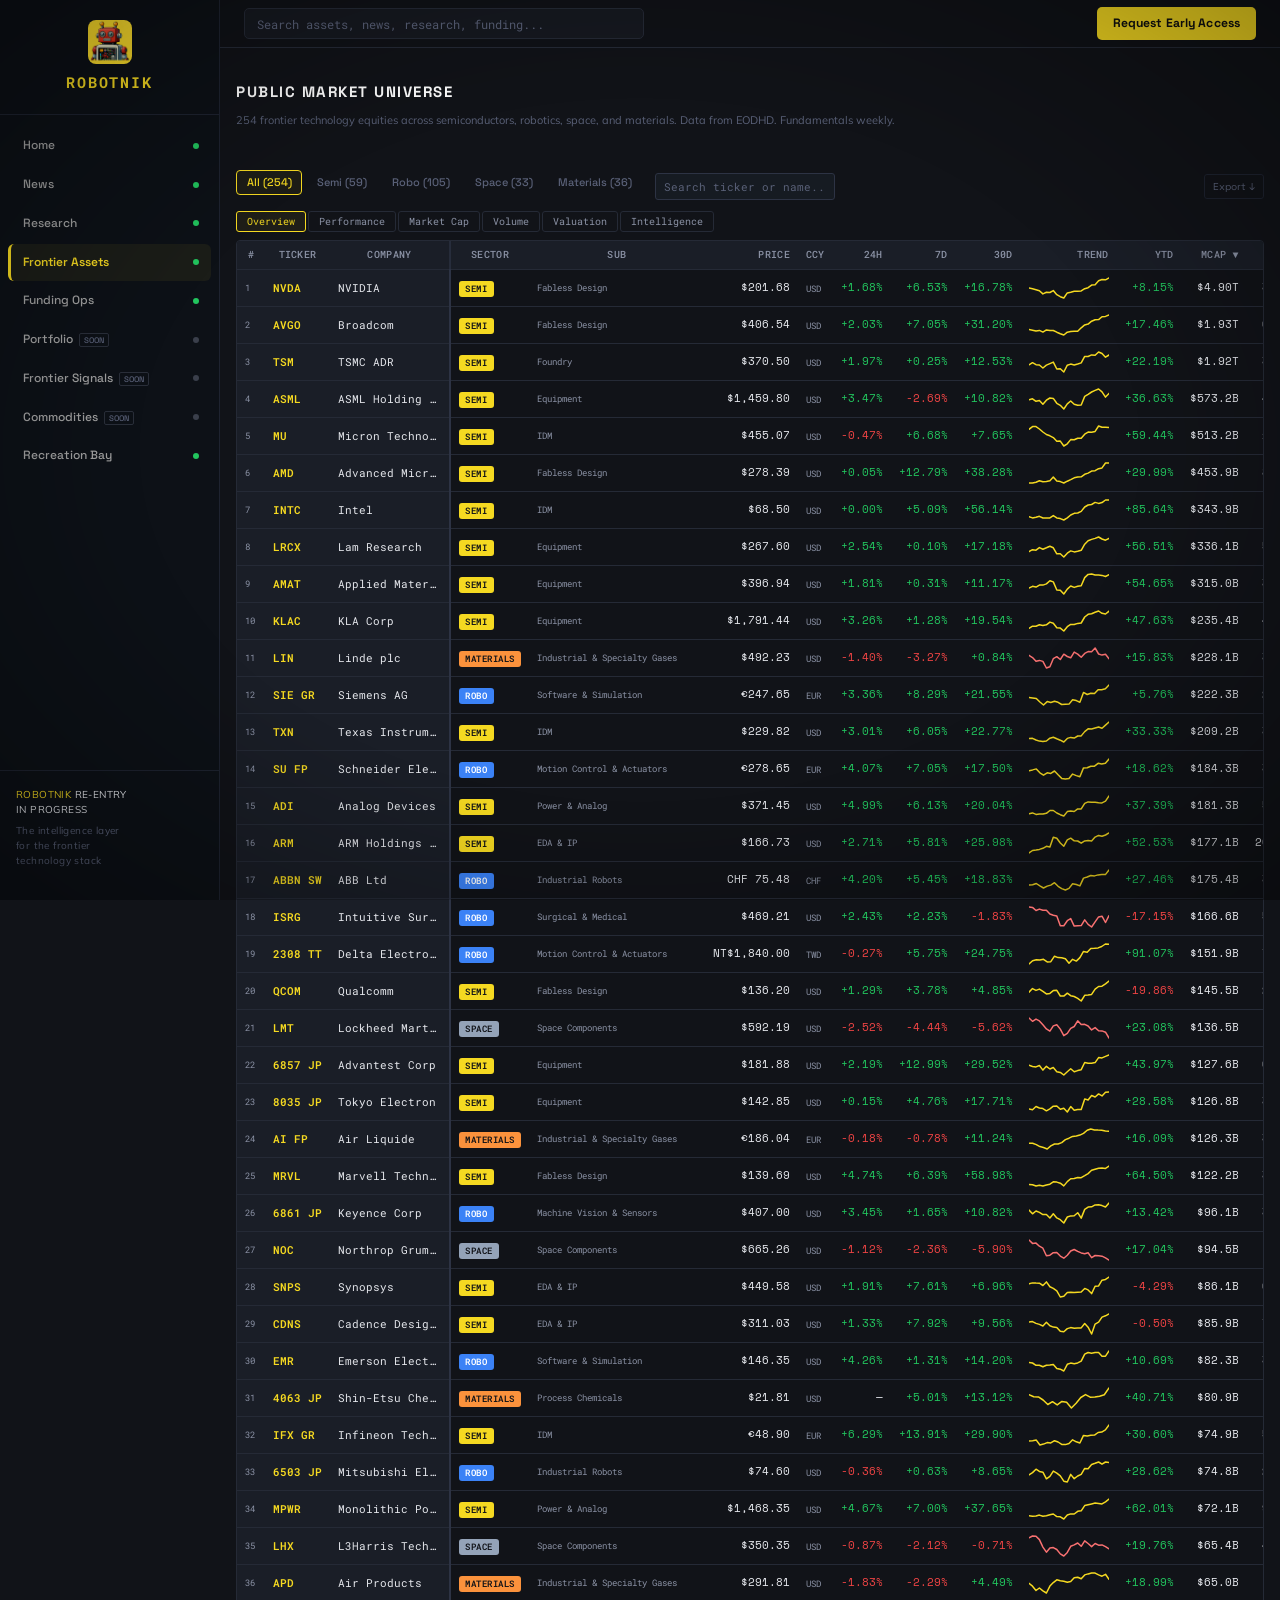
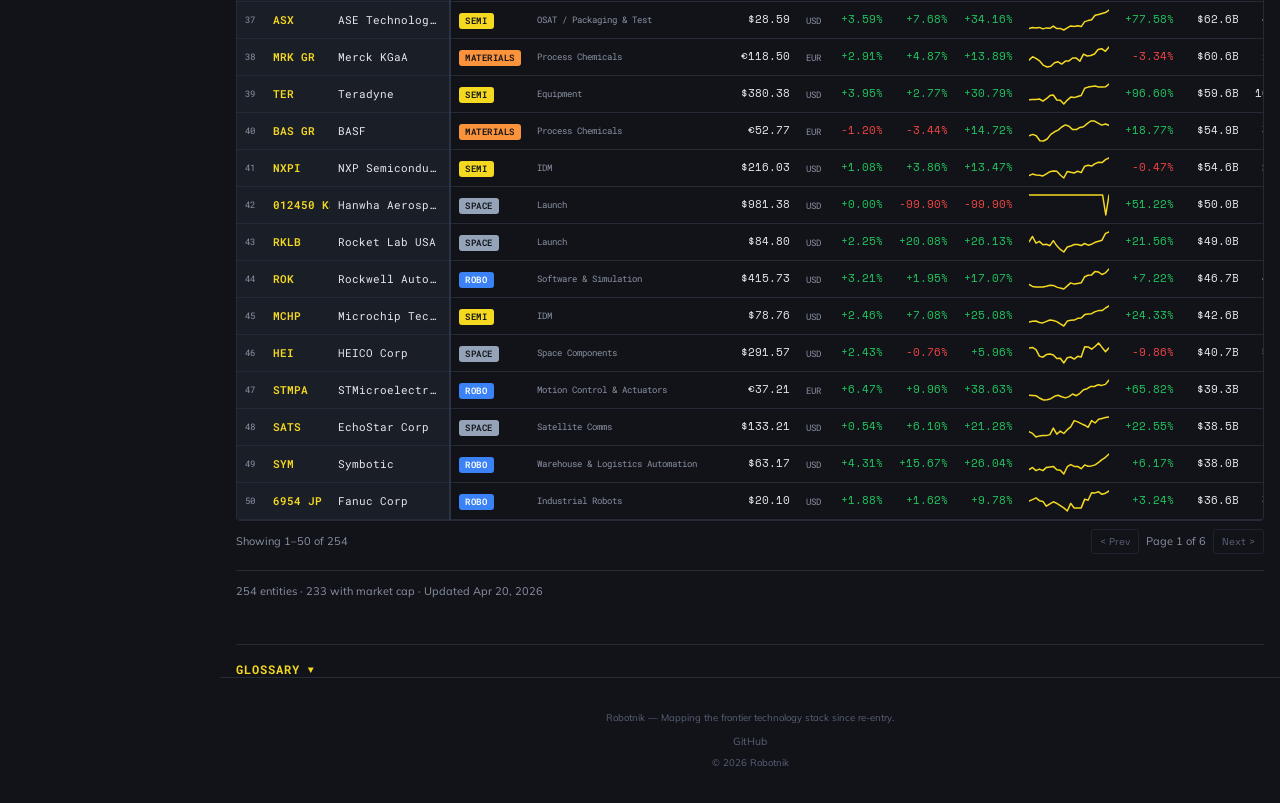
==== assets.html @ b0bee44f "fix(assets): populate value chain attribution for all entities The Intelligence column group's "Valu" ====
<!DOCTYPE html>
<html lang="en">
<head>
<meta charset="UTF-8">
<meta name="viewport" content="width=device-width, initial-scale=1.0">
<title>Frontier Assets Screener — Robotnik</title>
<meta name="description" content="253 public companies across semiconductors, robotics, space, and critical materials. Live prices, fundamentals, performance, and value-chain intelligence.">
<!-- Open Graph -->
<meta property="og:type" content="website">
<meta property="og:url" content="https://robotnik.world/assets.html">
<meta property="og:title" content="Frontier Assets Screener — Robotnik">
<meta property="og:description" content="253 public companies across semiconductors, robotics, space, and critical materials. Live prices, fundamentals, performance, and value-chain intelligence.">
<meta property="og:image" content="https://robotnik.world/og/frontier-assets.png">
<meta property="og:image:width" content="1200">
<meta property="og:image:height" content="630">
<meta property="og:site_name" content="Robotnik">
<!-- Twitter / X Card -->
<meta name="twitter:card" content="summary_large_image">
<meta name="twitter:title" content="Frontier Assets Screener — Robotnik">
<meta name="twitter:description" content="253 public companies across semiconductors, robotics, space, and critical materials. Live prices, fundamentals, performance, and value-chain intelligence.">
<meta name="twitter:image" content="https://robotnik.world/og/frontier-assets.png">
<link rel="icon" href="/favicon.ico" sizes="any">
<link rel="icon" href="/favicon.svg" type="image/svg+xml">
<link rel="apple-touch-icon" href="/apple-touch-icon.png">
<link rel="manifest" href="/site.webmanifest">
<meta name="theme-color" content="#F5D921">
<link rel="canonical" href="https://robotnik.world/assets.html">
<link rel="preconnect" href="https://fonts.googleapis.com"><link rel="preconnect" href="https://fonts.gstatic.com" crossorigin><link href="https://fonts.googleapis.com/css2?family=Mulish:wght@300;400;500;600;700&family=Roboto+Mono:wght@300;400;500;700&family=Space+Grotesk:wght@400;500;600;700&family=Space+Mono:wght@400;700&display=swap" rel="stylesheet">
<link rel="stylesheet" href="css/style.css?v=20260420b"><link rel="stylesheet" href="css/typography.css?v=20260420b">
<style>
  /* Full-width layout override — no sidebar on assets page */
  .assets-full { max-width: 100%; padding: 0 1rem; }
  /* Dataset metadata caption under the table (count · coverage · last updated) */
  .table-caption { font-size:11px; color:var(--text-dim); padding:0.75rem 0; border-top:1px solid var(--border); margin-top:0.5rem; }

  /* Column group tabs */
  .col-group-tabs { display:flex; gap:2px; margin-bottom:0.5rem; }
  .col-group-tab { background:transparent; border:1px solid var(--border); color:var(--text-dim); font-family:var(--font);
    font-size:10px; padding:3px 10px; border-radius:3px; cursor:pointer; transition:all 0.15s; }
  .col-group-tab:hover { border-color:var(--text-dim); color:var(--text); }
  .col-group-tab.active { border-color:var(--yellow); color:var(--yellow); background:rgba(245,217,33,0.06); }

  /* Frozen-column table container */
  .assets-table-wrap { position:relative; overflow:hidden; border:1px solid var(--border); border-radius:4px; }
  .assets-table-scroll { overflow-x:auto; margin-left:0; }
  .assets-table { width:max-content; min-width:100%; border-collapse:collapse; font-size:11px; }
  .assets-table th, .assets-table td { padding:6px 8px; white-space:nowrap; border-bottom:1px solid var(--border); font-family:var(--font); }
  .assets-table th { position:sticky; top:0; background:var(--bg-card); color:var(--text-dim); font-size:10px; font-weight:500;
    text-transform:uppercase; letter-spacing:0.3px; cursor:pointer; user-select:none; z-index:2; }
  .assets-table th:hover { color:var(--text); }
  .assets-table td { color:var(--text); }
  .assets-table tr:hover td { background:var(--bg-hover); }
  .assets-table .r { text-align:right; }
  .assets-table .ticker-cell { font-weight:600; color:var(--yellow); }
  .assets-table .dim { color:var(--text-dim); font-size:9px; }
  .assets-table .v-green { color:var(--green); }
  .assets-table .v-red { color:var(--red); }

  /* Frozen first 3 columns (#, Ticker, Company) */
  .assets-table th.frozen, .assets-table td.frozen { position:sticky; background:var(--bg-card); z-index:1; }
  .assets-table tr:hover td.frozen { background:var(--bg-hover); }
  .assets-table .f0 { left:0; min-width:28px; max-width:28px; }
  .assets-table .f1 { left:28px; min-width:65px; max-width:65px; }
  .assets-table .f2 { left:93px; min-width:120px; max-width:120px; border-right:2px solid var(--border-light); }
  /* Shadow on frozen edge */
  .assets-table .f2::after { content:''; position:absolute; top:0; right:-6px; bottom:0; width:6px;
    background:linear-gradient(to right, rgba(0,0,0,0.15), transparent); pointer-events:none; }

  /* Sparkline */
  .spark { display:inline-block; vertical-align:middle; }
  .spark svg { display:block; }
  /* Glossary */
  .glossary-section { margin-top:2rem; border-top:1px solid var(--border); padding-top:1rem; }
  .glossary-toggle {
    background:none; border:none; color:var(--yellow); font-family:var(--font); font-size:12px;
    font-weight:700; letter-spacing:0.08em; cursor:pointer; padding:0; display:flex; align-items:center; gap:0.5rem;
  }
  .glossary-toggle:hover { opacity:0.8; }
  .glossary-arrow { font-size:10px; transition:transform 0.3s; }
  .glossary-section.expanded .glossary-arrow { transform:rotate(180deg); }
  .glossary-content {
    max-height:0; overflow:hidden; transition:max-height 0.4s ease;
    padding:0 0.5rem;
  }
  .glossary-section.expanded .glossary-content { max-height:8000px; }
  .glossary-content h3 {
    color:var(--yellow); font-family:var(--font); font-size:11px; font-weight:700;
    letter-spacing:0.08em; margin:1.5rem 0 0.75rem; padding-bottom:0.3rem; border-bottom:1px solid var(--border);
  }
  .glossary-content h3:first-child { margin-top:1rem; }
  .glossary-content h4 {
    color:var(--text); font-family:var(--font); font-size:10px; font-weight:600;
    margin:1rem 0 0.5rem;
  }
  .glossary-content dl { margin:0 0 0.5rem 0; padding:0; }
  .glossary-content dt {
    color:var(--text); font-family:var(--font); font-size:10px; font-weight:600;
    margin-top:0.6rem;
  }
  .glossary-content dd {
    color:var(--text-dim); font-family:var(--font); font-size:10px; line-height:1.6;
    margin:0.15rem 0 0 1rem;
  }
  .glossary-content code {
    font-family:var(--font); font-size:9px; color:var(--yellow); background:rgba(245,217,33,0.06);
    padding:0.1rem 0.3rem; border-radius:2px;
  }
</style>
<!-- GoatCounter analytics (privacy-friendly, no cookies) -->
<script data-goatcounter="https://robotnik.goatcounter.com/count"
        async src="//gc.zgo.at/count.js"></script>
</head>
<body data-page="assets">

<div class="bg-layer"></div>
<div id="nav-container"></div>

<div class="main-content">
<div class="assets-full">

  <!-- Header -->
  <div class="page-header">
    <div class="page-title">Public Market Universe</div>
    <div class="page-subtitle" id="assets-desc">Frontier technology equities across semiconductors, robotics, space, and materials. Data from EODHD. Fundamentals weekly.</div>
  </div>

  <!-- Filters row -->
  <div style="display:flex;align-items:center;gap:0.75rem;flex-wrap:wrap;margin-bottom:0.5rem;">
    <div class="market-tabs" id="asset-tabs">
      <button class="market-tab active" data-sector="all" onclick="filterAssets(this)">All</button>
      <button class="market-tab" data-sector="semi" onclick="filterAssets(this)">Semi</button>
      <button class="market-tab" data-sector="robo" onclick="filterAssets(this)">Robotics</button>
      <button class="market-tab" data-sector="space" onclick="filterAssets(this)">Space</button>
      <button class="market-tab" data-sector="materials" onclick="filterAssets(this)">Materials</button>
    </div>
    <input type="text" id="asset-search" class="compare-search-input" placeholder="Search ticker or name..." oninput="renderAssetsTable()" style="width:180px;" />
    <button class="chart-range-btn" onclick="exportAssetsCSV()" style="margin-left:auto;" title="Download current view as CSV">Export &#8595;</button>
  </div>

  <!-- Column group tabs -->
  <div class="col-group-tabs" id="col-group-tabs">
    <button class="col-group-tab active" data-group="overview" onclick="setColGroup(this)">Overview</button>
    <button class="col-group-tab" data-group="performance" onclick="setColGroup(this)">Performance</button>
    <button class="col-group-tab" data-group="mcap" onclick="setColGroup(this)">Market Cap</button>
    <button class="col-group-tab" data-group="volume" onclick="setColGroup(this)">Volume</button>
    <button class="col-group-tab" data-group="valuation" onclick="setColGroup(this)">Valuation</button>
    <button class="col-group-tab" data-group="intelligence" onclick="setColGroup(this)">Intelligence</button>
  </div>

  <!-- Table -->
  <div class="assets-table-wrap">
    <div class="assets-table-scroll">
      <table class="assets-table">
        <thead id="assets-thead"></thead>
        <tbody id="assets-tbody"></tbody>
      </table>
    </div>
  </div>

  <!-- Pagination -->
  <div style="padding:0.5rem 0;display:flex;align-items:center;justify-content:space-between;font-size:11px;color:var(--text-dim);">
    <span id="assets-showing">Showing 0</span>
    <div>
      <button class="chart-range-btn" id="assets-prev" onclick="assetsPage(-1)" style="margin-right:4px;">&lt; Prev</button>
      <span id="assets-page-info">Page 1</span>
      <button class="chart-range-btn" id="assets-next" onclick="assetsPage(1)" style="margin-left:4px;">Next &gt;</button>
    </div>
  </div>

  <!-- Data summary caption (under table) -->
  <div id="assets-summary" class="table-caption"></div>

  <!-- Glossary -->
  <div class="glossary-section" id="glossary">
    <button class="glossary-toggle" onclick="this.parentElement.classList.toggle('expanded')">
      GLOSSARY <span class="glossary-arrow">&#9660;</span>
    </button>
    <div class="glossary-content">

      <h3>SECTORS &amp; SUBSECTORS</h3>

      <h4>Semiconductors</h4>
      <dl>
        <dt>Fabless Design</dt>
        <dd>Companies that design chips but outsource manufacturing to foundries. Examples: <code>NVDA</code>, <code>AMD</code>, <code>AVGO</code>, <code>QCOM</code>.</dd>
        <dt>Foundry</dt>
        <dd>Companies that manufacture chips designed by others. <code>TSM</code> (TSMC) manufactures over 90% of the world's leading-edge chips.</dd>
        <dt>IDM (Integrated Device Manufacturer)</dt>
        <dd>Companies that both design and manufacture their own chips. Examples: <code>INTC</code> (Intel), <code>MU</code> (Micron).</dd>
        <dt>Equipment</dt>
        <dd>Companies that build the machines used to manufacture chips. <code>ASML</code> (lithography), <code>AMAT</code> (deposition), <code>LRCX</code> (etch), <code>KLAC</code> (inspection).</dd>
        <dt>OSAT &amp; Packaging</dt>
        <dd>Companies that package, assemble, and test manufactured chips. Includes advanced packaging technologies like CoWoS.</dd>
        <dt>EDA &amp; IP</dt>
        <dd>Companies that make the software tools used to design chips. Examples: <code>CDNS</code> (Cadence), <code>SNPS</code> (Synopsys).</dd>
        <dt>Power &amp; Analog</dt>
        <dd>Companies specialising in power management and analog semiconductor devices. Examples: <code>TXN</code>, <code>ADI</code>, <code>IFX GR</code> (Infineon).</dd>
      </dl>

      <h4>Robotics</h4>
      <dl>
        <dt>Industrial Robots</dt>
        <dd>Manufacturers of robotic arms and systems for factory automation. The "Big Four": <code>6954 JP</code> (Fanuc), <code>ABBN SW</code> (ABB), Yaskawa, KUKA.</dd>
        <dt>Humanoid &amp; Service</dt>
        <dd>Companies developing humanoid robots or service robots for non-industrial applications. Predominantly private companies (Figure, 1X Technologies, Boston Dynamics).</dd>
        <dt>Surgical &amp; Medical</dt>
        <dd>Robotic systems for surgical procedures. <code>ISRG</code> (Intuitive Surgical) holds approximately 80% market share with da Vinci.</dd>
        <dt>Warehouse &amp; Logistics</dt>
        <dd>Automated systems for warehousing, sorting, and fulfilment operations.</dd>
        <dt>Autonomous Systems &amp; Drones</dt>
        <dd>Self-navigating vehicles, unmanned aerial vehicles, and autonomous flight systems.</dd>
        <dt>Machine Vision &amp; Sensors</dt>
        <dd>Cameras, LiDAR, and sensor systems enabling robot perception. Example: <code>6861 JP</code> (Keyence).</dd>
        <dt>Motion Control &amp; Actuators</dt>
        <dd>Servo drives, motors, and actuators enabling robotic movement. Examples: <code>2308 TT</code> (Delta Electronics), <code>SU FP</code> (Schneider Electric).</dd>
        <dt>Software &amp; Simulation</dt>
        <dd>Platforms for robot programming, digital twins, and factory simulation. Examples: <code>SIE GR</code> (Siemens), <code>ROK</code> (Rockwell), <code>EMR</code> (Emerson).</dd>
      </dl>

      <h4>Space</h4>
      <dl>
        <dt>Launch</dt>
        <dd>Companies providing orbital launch services. Examples: <code>RKLB</code> (Rocket Lab &mdash; Electron, Neutron).</dd>
        <dt>Satellite Comms</dt>
        <dd>Companies operating satellite communication networks. Examples: <code>SATS</code> (EchoStar), <code>ASTS</code> (AST SpaceMobile).</dd>
        <dt>Earth Observation</dt>
        <dd>Companies operating satellite constellations for imaging Earth's surface. Examples: <code>PL</code> (Planet Labs), <code>SATL</code> (Satellogic).</dd>
        <dt>Space Components</dt>
        <dd>Manufacturers of precision components for satellites and launch vehicles. Examples: <code>HEI</code> (HEICO), <code>KRMN</code> (Karman).</dd>
        <dt>Ground Systems &amp; Antennas</dt>
        <dd>Infrastructure for communicating with and controlling satellites from the ground.</dd>
      </dl>

      <h4>Materials &amp; Inputs</h4>
      <dl>
        <dt>Industrial &amp; Specialty Gases</dt>
        <dd>Gases used in semiconductor fabrication (nitrogen, argon, neon for EUV) and rocket propulsion. Oligopoly: <code>LIN</code> (Linde), <code>AI FP</code> (Air Liquide), <code>APD</code> (Air Products).</dd>
        <dt>Process Chemicals</dt>
        <dd>Photoresists, CMP slurries, and deposition precursors for chip manufacturing. Example: <code>MRK GR</code> (Merck KGaA).</dd>
        <dt>Packaging &amp; Substrates</dt>
        <dd>IC substrates and ceramic packages for chip packaging. Examples: <code>3037 TT</code> (Unimicron), <code>6971 JP</code> (Kyocera).</dd>
        <dt>Rare Earths &amp; Critical Minerals</dt>
        <dd>Mining and processing of rare earth elements for permanent magnets (NdFeB) in motors and actuators. China controls ~60% of mining and ~90% of processing. Example: <code>600111 C1</code> (Northern Rare Earth).</dd>
        <dt>Battery Materials</dt>
        <dd>Suppliers of lithium, cobalt, and other materials for batteries in robots, satellites, and EVs. Examples: <code>SQM</code>, <code>ALB</code> (Albemarle).</dd>
      </dl>

      <h3>ROBOTNIK METRICS</h3>
      <dl>
        <dt>Bottleneck Risk</dt>
        <dd><strong style="color:#F87171;">CRITICAL</strong> &mdash; Sole source, no alternative. Disruption halts supply chains. Example: ASML (only EUV supplier).<br>
        <strong style="color:#FB923C;">HIGH</strong> &mdash; Very limited alternatives. Switching takes years. Example: TSMC (90%+ leading-edge chips).<br>
        <strong style="color:#F5D921;">MEDIUM</strong> &mdash; Alternatives exist but switching is costly (12-24 months).<br>
        <strong style="color:#4ADE80;">LOW</strong> &mdash; Competitive market with multiple capable suppliers.</dd>
        <dt>Value-Chain Tier</dt>
        <dd>The entity's position in the supply chain, from upstream materials to downstream system deployers.</dd>
        <dt>Robotnik Composite Index</dt>
        <dd>Market-cap-weighted index tracking frontier technology equities. Base: 1,000 on 31 March 2025. Entity weights capped at 5%.</dd>
        <dt>Sub-Indices</dt>
        <dd>Four sector-specific indices (Semi, Robotics, Space, Materials), each normalised to 1,000 on the base date.</dd>
      </dl>

      <h3>KEY TECHNICAL TERMS</h3>
      <dl>
        <dt>CoWoS</dt>
        <dd>Chip-on-Wafer-on-Substrate. TSMC's advanced packaging integrating multiple dies on one substrate. Primary platform for NVIDIA AI GPUs. Substrate supply has been a binding constraint.</dd>
        <dt>EUV</dt>
        <dd>Extreme Ultraviolet lithography. The most advanced chip patterning technology using 13.5nm wavelength light. ASML is the sole global supplier.</dd>
        <dt>High NA EUV</dt>
        <dd>Next-generation EUV with higher numerical aperture enabling sub-2nm patterning. ASML's EXE:5200 system.</dd>
        <dt>HBM</dt>
        <dd>High Bandwidth Memory. Vertically stacked DRAM connected to processors via a wide interface. Essential for AI GPU performance. Supplied by Micron, Samsung, SK Hynix.</dd>
        <dt>NdFeB</dt>
        <dd>Neodymium-Iron-Boron. The most powerful commercially available permanent magnets, used in servo motors, actuators, and satellite reaction wheels.</dd>
        <dt>HREE</dt>
        <dd>Heavy Rare Earth Elements (dysprosium, terbium). Essential for high-temperature magnets. No commercial processing exists outside China.</dd>
        <dt>GAA</dt>
        <dd>Gate-All-Around. Next-generation transistor architecture replacing FinFET at 2nm and below. Enables higher performance and lower power.</dd>
      </dl>

    </div>
  </div>

</div><!-- assets-full -->

<footer>
  <p style="margin-bottom:0.5rem;">Robotnik &mdash; Mapping the frontier technology stack since re-entry.</p>
  <p style="font-size:0.65rem;"><a href="https://github.com/Robonios/Robotnik" target="_blank" rel="noopener" style="color:#5A6178;text-decoration:none;">GitHub</a></p>
  <p style="font-size:0.6rem;margin-top:0.3rem;">&copy; 2026 Robotnik</p>
</footer>
</div>

<script src="js/nav.js?v=20260420c"></script>
<script src="js/assets.js?v=20260420b"></script>
</body>
</html>
---- css/style.css ----
:root {
    --yellow: #F5D921;
    --yellow-dim: #D4BA0E;
    --yellow-glow: rgba(245, 217, 33, 0.10);
    --yellow-subtle: rgba(245, 217, 33, 0.05);
    --bg: #111318;
    --bg-raised: #161920;
    --bg-card: #1a1e27;
    --bg-hover: #1e222d;
    --border: #252a36;
    --border-light: #2d3344;
    --text: #e6e8ed;
    --text-dim: #8b92a5;
    --text-muted: #5a6178;
    --green: #22c55e;
    --red: #ef4444;
    --blue: #3b82f6;
    --purple: #a78bfa;
    --soviet-red: #CC2936;
    --font: 'Roboto Mono', monospace;
    --fs-page-title: 2.75rem;
    --fs-section: 1.75rem;
    --fs-sub: 1.1rem;
    --fs-body: 0.82rem;
    --fs-table: 0.76rem;
    --fs-label: 0.6rem;
    --fs-micro: 0.52rem;
  }

  * { margin: 0; padding: 0; box-sizing: border-box; }
  html { scroll-behavior: smooth; }

  body {
    font-family: var(--font);
    background: var(--bg);
    color: var(--text);
    line-height: 1.6;
    overflow-x: hidden;
    position: relative;
    animation: pageIn 0.3s ease-out;
  }

  @keyframes pageIn {
    from { opacity: 0; transform: translateY(6px); }
    to { opacity: 1; transform: translateY(0); }
  }

  /* ===== BACKGROUND IMAGE ===== */
  .bg-layer {
    position: fixed;
    inset: 0;
    z-index: 0;
    background-image: url('cosmonaut-bg.png');
    background-size: cover;
    background-position: center;
    opacity: 0.12;
    filter: grayscale(20%);
    pointer-events: none;
  }

  /* ===== CRT VIGNETTE ===== */
  /* NOTE: the companion CRT scan-line overlay (body::after) was removed
     per designer feedback — the repeating-linear-gradient landed visibly
     on top of solid-fill buttons and sector tags as a stripe texture,
     especially on the yellow "Request Early Access" CTA and sector pills
     (SEMI / ROBO / SPACE / MATERIALS). Keeping the vignette for
     atmosphere; the scan lines are gone site-wide. */
  body::before {
    content: '';
    position: fixed;
    inset: 0;
    pointer-events: none;
    z-index: 9999;
    background: radial-gradient(ellipse at center, transparent 55%, rgba(0,0,0,0.35) 100%);
  }

  /* ===== SIDEBAR ===== */
  .sidebar {
    position: fixed;
    top: 0; left: 0; bottom: 0;
    width: 220px;
    background: #0D1117;
    border-right: 1px solid #1E2330;
    z-index: 200;
    display: flex;
    flex-direction: column;
    justify-content: space-between;
    overflow-y: auto;
  }

  .sidebar-top { padding: 1.25rem 0 1rem; }

  .sidebar-logo {
    display: flex;
    flex-direction: column;
    align-items: center;
    gap: 0.4rem;
    text-decoration: none;
    padding: 0 1rem 1.25rem;
    border-bottom: 1px solid #1E2330;
    margin-bottom: 0.75rem;
  }

  .sidebar-logo-img {
    /* Enlarged ~37% (32px → 44px) per UX polish pass. Source asset is
       376x398 so this is still well below native resolution — no
       pixelation. A simplified mascot is planned for Q2; at that point
       we can revisit dimensions and drop the RGBA PNG for an SVG. */
    width: 44px; height: 44px;
    border-radius: 8px;
    object-fit: cover;
  }

  .sidebar-logo-text {
    /* Wordmark scaled up to match the larger mascot (11px → 15px, +36%).
       Typography/weight/letterspacing preserved — only size changes. */
    font-size: 15px;
    font-weight: 700;
    color: var(--yellow);
    letter-spacing: 0.12em;
    font-family: var(--font);
  }

  .sidebar-nav {
    display: flex;
    flex-direction: column;
    gap: 2px;
    padding: 0 0.5rem;
  }

  .nav-item {
    display: flex;
    align-items: center;
    gap: 0.6rem;
    padding: 0.55rem 0.75rem;
    border-radius: 6px;
    font-size: 12px;
    font-weight: 500;
    color: var(--text-dim);
    text-decoration: none;
    transition: all 0.15s;
    border-left: 3px solid transparent;
    position: relative;
  }

  .nav-item:hover { background: rgba(255,255,255,0.04); color: var(--text); }

  .nav-item.active {
    border-left-color: var(--yellow);
    background: rgba(245, 217, 33, 0.06);
    color: #fff;
    font-weight: 600;
  }

  .nav-item.disabled {
    color: #5A6178;
    cursor: pointer;
  }
  .nav-item.disabled:hover { background: rgba(255,255,255,0.02); color: #8B92A5; }

  .nav-icon {
    display: flex;
    align-items: center;
    flex-shrink: 0;
    width: 18px;
    height: 18px;
  }

  .nav-label { white-space: nowrap; }

  .status-dot {
    width: 6px; height: 6px;
    border-radius: 50%;
    margin-left: auto;
    flex-shrink: 0;
  }
  .status-dot.online { background: var(--green); }
  .status-dot.offline { background: #3a3f4b; }

  .sidebar-bottom {
    padding: 1rem;
    border-top: 1px solid #1E2330;
    font-size: 10px;
    color: var(--text-muted);
    line-height: 1.6;
  }
  .sidebar-bottom a { color: var(--text-muted); }
  .sidebar-tagline {
    font-size: 10px;
    line-height: 1.5;
    margin-bottom: 1rem;
    letter-spacing: 0.04em;
  }
  .sidebar-version { margin-bottom: 0.25rem; }

  /* ===== TOP BAR ===== */
  .top-bar {
    position: fixed;
    top: 0;
    left: 220px;
    right: 0;
    height: 48px;
    z-index: 100;
    display: flex;
    align-items: center;
    justify-content: space-between;
    padding: 0 1.5rem;
    background: rgba(17, 19, 24, 0.92);
    backdrop-filter: blur(16px);
    border-bottom: 1px solid var(--border);
  }

  .top-bar-left { flex: 1; max-width: 400px; }

  .top-search {
    width: 100%;
    padding: 0.4rem 0.75rem;
    background: var(--bg-raised);
    border: 1px solid var(--border);
    border-radius: 5px;
    color: var(--text);
    font-family: var(--font);
    font-size: 12px;
    outline: none;
    transition: border-color 0.2s;
  }
  .top-search::placeholder { color: var(--text-muted); }
  /* Focus changes ONLY the border colour. No transform, no padding/margin/
     height/font-size change — the input must stay anchored exactly in place
     when the user clicks it. outline:none is set on the base rule above;
     reset explicitly here too as defence-in-depth against inherited UA
     focus rings. */
  .top-search:focus {
    outline: none;
    box-shadow: none;
    transform: none;
    border-color: var(--yellow);
  }

  /* ===== SEARCH DROPDOWN =====
     Top-bar search results. Scoped under .search-dropdown__ so nothing
     inherits from the page's h1/h2/link/list styles — every rule sets
     its own font, colour, size explicitly. See js/nav.js for the markup
     that produces this tree.

     Specificity note: the global `a:not(...)` rule in typography.css
     colours anchors yellow by default. .search-dropdown__row is excluded
     there AND every colour here is set explicitly, so row text reads
     white regardless of which wins. */
  .search-dropdown {
    position: absolute;
    top: calc(100% + 6px);
    left: 0;
    width: 100%;
    /* 220px sidebar + 20px breathing room — dropdown never bleeds past
       the content area on desktop. */
    max-width: calc(100vw - 240px);
    max-height: 60vh;
    overflow-y: auto;
    background: var(--bg-raised);
    border: 1px solid var(--border);
    border-radius: 8px;
    box-shadow: 0 8px 24px rgba(0,0,0,0.5);
    z-index: 1000;
    /* Reset every inherited text property explicitly so nothing leaks. */
    font-family: var(--font);
    font-size: 13px;
    font-weight: 400;
    color: var(--text);
    line-height: 1.4;
    letter-spacing: 0;
    text-transform: none;
  }

  .search-dropdown__empty,
  .search-dropdown__no-results {
    padding: 10px 14px;
    font-family: var(--font);
    font-size: 11px;
    font-weight: 400;
    color: var(--text-muted);
    line-height: 1.5;
    letter-spacing: 0;
    text-transform: none;
  }

  .search-dropdown__try-label {
    color: #3E4456;  /* dimmer than --text-muted (#5a6178) */
    margin-right: 6px;
  }

  .search-dropdown__try-example {
    color: var(--text-muted);
    text-decoration: none;
    margin-right: 4px;
    cursor: pointer;
    font-family: var(--font);
    font-size: 11px;
  }
  .search-dropdown__try-example:hover {
    color: var(--text);
    text-decoration: underline;
  }
  .search-dropdown__try-example:not(:last-child)::after {
    content: ',';
    color: #3E4456;
    text-decoration: none;
    display: inline-block;
    margin-left: -2px;
  }

  .search-dropdown__category {
    display: flex;
    align-items: baseline;
    gap: 6px;
    padding: 10px 14px 6px;
    font-family: var(--font);
    font-size: 10px;
    font-weight: 600;
    letter-spacing: 0.08em;
    text-transform: uppercase;
    color: var(--text-muted);
    border-bottom: 1px solid var(--border);
    background: transparent;
  }
  .search-dropdown__category:not(:first-child) {
    margin-top: 2px;
    border-top: 1px solid var(--border);
  }
  .search-dropdown__category-count {
    color: #3E4456;
    font-weight: 400;
    letter-spacing: 0.05em;
  }

  .search-dropdown__row {
    display: block;
    padding: 10px 14px;
    text-decoration: none;
    border-left: 2px solid transparent;
    transition: background 0.1s, border-color 0.1s;
    /* Explicit colour + font — belt and suspenders against the global
       a:not(...) yellow-link rule in typography.css. */
    color: var(--text);
    font-family: var(--font);
    font-weight: 400;
  }
  .search-dropdown__row:hover,
  .search-dropdown__row.search-dropdown__row--active {
    background: var(--bg-hover);
    border-left-color: var(--yellow);
    text-decoration: none;
  }
  .search-dropdown__row:hover .search-dropdown__row-primary,
  .search-dropdown__row.search-dropdown__row--active .search-dropdown__row-primary {
    color: var(--text);
  }

  .search-dropdown__row-primary {
    font-family: 'Mulish', 'Roboto Mono', sans-serif;
    font-size: 13px;
    font-weight: 600;
    color: var(--text);
    line-height: 1.3;
    letter-spacing: 0;
    text-transform: none;
    overflow: hidden;
    text-overflow: ellipsis;
    white-space: nowrap;
  }
  .search-dropdown__row-secondary {
    font-family: var(--font);
    font-size: 11px;
    font-weight: 400;
    color: var(--text-muted);
    margin-top: 2px;
    line-height: 1.3;
    letter-spacing: 0;
    text-transform: none;
    overflow: hidden;
    text-overflow: ellipsis;
    white-space: nowrap;
  }

  /* Mobile: full-width minus side gutter (sidebar collapses to 60px). */
  @media (max-width: 768px) {
    .search-dropdown {
      max-width: calc(100vw - 80px);
    }
  }

  .top-bar-right { display: flex; align-items: center; gap: 1rem; }

  /* ===== MAIN CONTENT ===== */
  .main-content {
    margin-left: 220px;
    padding-top: 48px;
    min-height: 100vh;
    position: relative;
    z-index: 1;
  }

  .btn-y {
    background: var(--yellow);
    color: #111 !important;
    padding: 0.4rem 1rem;
    border-radius: 5px;
    font-weight: 700;
    font-size: var(--fs-table);
    transition: all 0.2s;
    border: none;
    cursor: pointer;
    font-family: var(--font);
    text-decoration: none;
    display: inline-block;
    letter-spacing: 0.01em;
  }

  .btn-y:hover {
    background: var(--yellow-dim);
    transform: translateY(-1px);
    box-shadow: 0 4px 16px rgba(245, 217, 33, 0.18);
  }

  .btn-ghost {
    color: var(--text-dim);
    padding: 0.4rem 1rem;
    border: 1px solid var(--border-light);
    border-radius: 5px;
    font-size: var(--fs-table);
    font-weight: 500;
    font-family: var(--font);
    cursor: pointer;
    transition: all 0.2s;
    text-decoration: none;
    background: transparent;
    display: inline-block;
  }

  .btn-ghost:hover { border-color: var(--text-muted); color: var(--text); }

  /* ===== SHARED ANIMATIONS ===== */
  .brand-underline {
    text-decoration: underline;
    text-underline-offset: 4px;
    text-decoration-thickness: 2px;
  }

  .animated-dots::after {
    content: '';
    animation: ellipsis 1.8s steps(1) infinite;
  }

  @keyframes ellipsis {
    0%  { content: ''; }
    15% { content: '.'; }
    35% { content: '..'; }
    55% { content: '...'; }
    85% { content: ''; }
  }

  .v-green { color: var(--green); }
  .v-yellow { color: var(--yellow); }
  .v-red { color: var(--red); }

  /* ===== DASHBOARD LAYOUT ===== */
  .dash-layout {
    display: grid;
    grid-template-columns: 1fr 320px;
    gap: 1rem;
    padding: 1rem;
    max-width: 1400px;
  }

  .dash-main { display: flex; flex-direction: column; gap: 1rem; }
  .dash-sidebar-widgets { display: flex; flex-direction: column; gap: 1rem; }

  .dash-widget {
    background: #161B22;
    border: 1px solid #1E2330;
    border-radius: 6px;
    padding: 0.85rem 1rem;
  }

  .dash-widget-title {
    font-size: 10px;
    font-weight: 700;
    color: var(--text-muted);
    text-transform: uppercase;
    letter-spacing: 0.12em;
    margin-bottom: 0.65rem;
  }

  /* Dashboard header */
  .dash-header {
    display: flex;
    flex-direction: column;
    gap: 0.15rem;
    padding: 0.5rem 0;
  }

  .dash-title {
    font-size: 13px;
    font-weight: 700;
    color: var(--text);
    letter-spacing: 0.06em;
  }

  .dash-subtitle {
    font-size: 11px;
    color: var(--text-muted);
    font-weight: 400;
  }

  /* Index widget */
  .index-hero {
    display: flex;
    align-items: baseline;
    gap: 0.75rem;
    margin-bottom: 0.75rem;
  }

  .index-name {
    font-size: 11px;
    font-weight: 700;
    color: var(--text-muted);
    text-transform: uppercase;
    letter-spacing: 0.1em;
  }

  .index-value {
    font-size: 1.6rem;
    font-weight: 700;
    color: var(--text);
    letter-spacing: -0.02em;
  }

  .index-change {
    font-size: 12px;
    font-weight: 600;
  }

  .index-sparkline {
    height: 40px;
    background: linear-gradient(90deg, rgba(34,197,94,0.05), rgba(34,197,94,0.1));
    border-radius: 4px;
    margin-bottom: 0.75rem;
    display: flex;
    align-items: center;
    justify-content: center;
    color: var(--text-muted);
    font-size: 10px;
  }

  .sub-indices {
    display: grid;
    grid-template-columns: repeat(4, 1fr);
    gap: 0.5rem;
  }
  @media (max-width: 768px) {
    .sub-indices { grid-template-columns: repeat(2, 1fr); }
  }

  .sub-index-card {
    background: var(--bg);
    border: 1px solid #1E2330;
    border-radius: 5px;
    padding: 0.5rem 0.6rem;
  }
  .sub-index-meta {
    font-size: 9px;
    color: var(--text-muted);
    margin-top: 0.2rem;
  }

  .sub-index-name {
    font-size: 9px;
    color: var(--text-muted);
    text-transform: uppercase;
    letter-spacing: 0.08em;
    margin-bottom: 0.25rem;
  }

  .sub-index-val {
    font-size: 13px;
    font-weight: 700;
    color: var(--text);
  }

  .sub-index-chg {
    font-size: 10px;
    font-weight: 600;
    margin-top: 0.1rem;
  }

  /* Chart widget */
  .chart-widget-header {
    display: flex;
    align-items: baseline;
    gap: 0.75rem;
    margin-bottom: 0.5rem;
  }

  .chart-widget-title {
    font-size: 11px;
    font-weight: 700;
    color: var(--yellow);
    text-transform: uppercase;
    letter-spacing: 0.08em;
  }

  .chart-widget-val {
    font-size: 16px;
    font-weight: 700;
    color: var(--text);
  }

  .chart-widget-chg {
    font-size: 11px;
    font-weight: 600;
  }

  .chart-controls {
    display: flex;
    justify-content: space-between;
    align-items: center;
    margin-bottom: 0.5rem;
    gap: 0.5rem;
    flex-wrap: wrap;
  }

  .chart-mode-tabs {
    display: flex;
    gap: 0;
    border: 1px solid var(--border);
    border-radius: 4px;
    overflow: hidden;
    margin-right: 0.5rem;
  }
  .chart-mode-tab {
    background: transparent;
    border: none;
    border-right: 1px solid var(--border);
    color: var(--text-muted);
    font-family: var(--font);
    font-size: 10px;
    padding: 0.3rem 0.6rem;
    cursor: pointer;
    transition: all 0.15s;
  }
  .chart-mode-tab:last-child { border-right: none; }
  .chart-mode-tab:hover { color: var(--text); }
  .chart-mode-tab.active { background: rgba(245,217,33,0.06); color: var(--yellow); }
  .chart-mode-tab.disabled { opacity: 0.35; cursor: not-allowed; pointer-events: auto; position: relative; }
  .chart-mode-tab.disabled:hover::after {
    content: 'Coming soon';
    position: absolute;
    bottom: -26px;
    left: 50%;
    transform: translateX(-50%);
    background: #1A1A2E;
    color: #F5D921;
    font-family: var(--font);
    font-size: 9px;
    padding: 3px 8px;
    border-radius: 3px;
    border: 1px solid #333;
    white-space: nowrap;
    z-index: 10;
    pointer-events: none;
  }

  .chart-range-group, .chart-index-group {
    display: flex;
    gap: 2px;
  }

  .chart-range-btn, .chart-index-btn {
    background: transparent;
    border: 1px solid #1E2330;
    color: var(--text-muted);
    font-family: var(--font);
    font-size: 10px;
    padding: 0.3rem 0.5rem;
    border-radius: 3px;
    cursor: pointer;
    transition: all 0.15s;
  }

  .chart-range-btn:hover, .chart-index-btn:hover {
    color: var(--text);
    border-color: var(--border-light);
  }

  .chart-range-btn.active, .chart-index-btn.active {
    background: var(--yellow-subtle);
    border-color: var(--yellow-dim);
    color: var(--yellow);
  }

  .chart-range-btn.disabled {
    opacity: 0.3;
    cursor: not-allowed;
    pointer-events: none;
  }

  .chart-compare-btn {
    background: transparent;
    border: 1px dashed var(--border-light);
    color: var(--text-muted);
    font-family: var(--font);
    font-size: 10px;
    padding: 0.3rem 0.5rem;
    border-radius: 3px;
    cursor: pointer;
    transition: all 0.15s;
    margin-left: 4px;
  }
  .chart-compare-btn:hover { color: var(--text); border-color: var(--text-muted); }

  .benchmark-quick-btns {
    display: flex;
    align-items: center;
    gap: 4px;
    margin-bottom: 0.25rem;
  }
  .benchmark-btn {
    background: transparent;
    border: 1px solid var(--border-light);
    color: var(--text-dim);
    font-family: var(--font);
    font-size: 10px;
    padding: 2px 8px;
    border-radius: 3px;
    cursor: pointer;
    transition: border-color 0.15s, color 0.15s;
  }
  .benchmark-btn:hover {
    border-color: var(--text-dim);
    color: var(--text);
  }
  .benchmark-btn.active {
    border-color: var(--blue);
    color: var(--blue);
    background: rgba(59, 130, 246, 0.08);
  }
  .compare-search-input {
    background: #161B22;
    border: 1px solid var(--border-light);
    color: var(--text);
    font-family: var(--font);
    font-size: 11px;
    padding: 0.3rem 0.5rem;
    border-radius: 3px;
    width: 200px;
    outline: none;
    text-decoration: none;
    background-image: none;
    box-shadow: none;
    -webkit-appearance: none;
  }
  .compare-search-input::placeholder { color: #5A6178; }
  .compare-search-input:focus { border-color: #F5D921; background: #161B22; }

  .compare-results {
    position: absolute;
    top: 100%;
    left: 0;
    background: var(--bg-card);
    border: none;
    border-radius: 3px;
    z-index: 10;
    max-height: 150px;
    overflow-y: auto;
    width: 250px;
  }
  .compare-results:not(:empty) {
    border: 1px solid var(--border-light);
  }
  .compare-result-item {
    padding: 0.3rem 0.5rem;
    font-size: 11px;
    cursor: pointer;
    font-family: var(--font);
  }
  .compare-result-item:hover { background: rgba(245,217,33,0.08); }

  .compare-pills { display: flex; gap: 6px; padding: 0 0 0.25rem; flex-wrap: wrap; }
  .compare-pill-chip {
    font-family: var(--font);
    font-size: 10px;
    padding: 2px 8px;
    border: 1px solid;
    border-radius: 12px;
    display: inline-flex;
    align-items: center;
  }

  #compare-input-row {
    position: relative;
    display: flex;
    align-items: center;
    gap: 0.5rem;
    z-index: 5;
    background: var(--bg-card);
  }

  #index-chart-container {
    height: 270px;
    width: 100%;
    position: relative;
  }

  /* Hide TradingView watermark from lightweight-charts free tier */
  #index-chart-container a[href*="tradingview"] {
    display: none !important;
  }

  #index-chart-container:has(.chart-placeholder[style*="flex"]) {
    height: 160px;
  }

  .chart-placeholder {
    height: 160px;
    display: flex;
    align-items: center;
    justify-content: center;
    color: var(--text-muted);
    font-size: 11px;
    text-align: center;
    border: 1px dashed #1E2330;
    border-radius: 4px;
  }

  /* Market table */
  .market-tabs {
    display: flex;
    gap: 0.25rem;
    margin-bottom: 0.5rem;
    flex-wrap: wrap;
  }

  .market-tab {
    background: none;
    border: 1px solid transparent;
    color: var(--text-muted);
    font-family: var(--font);
    font-size: 11px;
    font-weight: 500;
    padding: 0.3rem 0.6rem;
    border-radius: 4px;
    cursor: pointer;
    transition: all 0.15s;
  }

  .market-tab:hover { color: var(--text); background: var(--bg-hover); }
  .market-tab.active { color: var(--yellow); border-color: var(--yellow); background: var(--yellow-subtle); }

  .market-search-row {
    margin-bottom: 0.5rem;
  }

  .market-search-input {
    width: 100%;
    padding: 0.4rem 0.6rem;
    background: var(--bg);
    border: 1px solid #1E2330;
    border-radius: 4px;
    color: var(--text);
    font-family: var(--font);
    font-size: 11px;
    outline: none;
  }
  .market-search-input:focus { border-color: var(--yellow); }
  .market-search-input::placeholder { color: var(--text-muted); }

  .market-table {
    width: 100%;
    border-collapse: collapse;
    font-size: 11px;
  }

  .market-table th {
    text-align: left;
    font-size: 9px;
    font-weight: 600;
    color: var(--text-muted);
    text-transform: uppercase;
    letter-spacing: 0.08em;
    padding: 0.4rem 0.5rem;
    border-bottom: 1px solid #1E2330;
    cursor: pointer;
    user-select: none;
  }
  .market-table th:hover { color: var(--text); }
  .market-table th.r { text-align: right; }

  .market-table td {
    padding: 0.4rem 0.5rem;
    border-bottom: 1px solid rgba(30,35,48,0.5);
    color: var(--text-dim);
    vertical-align: middle;
  }
  .market-table td.r { text-align: right; }

  .market-table tr:hover td { background: rgba(255,255,255,0.02); }

  .market-table .ticker {
    font-weight: 700;
    color: var(--text);
    font-size: 11px;
  }

  .market-table .company-name {
    font-size: 10px;
    color: var(--text-muted);
  }

  .sector-tag {
    font-size: 9px;
    font-weight: 600;
    padding: 0.15rem 0.4rem;
    border-radius: 3px;
    text-transform: uppercase;
    letter-spacing: 0.05em;
  }

  .sector-semi { color: #111318; background: #F5D921; }
  .sector-robo { color: #FFFFFF; background: #3B82F6; }
  .sector-space { color: #111318; background: #94A3B8; }
  .sector-cross { color: #111318; background: #22C55E; }
  .sector-materials { color: #111318; background: #FB923C; }
  .sector-token { color: #FFFFFF; background: #A855F7; }

  .view-all-link {
    display: block;
    text-align: center;
    padding: 0.6rem;
    font-size: 11px;
    color: var(--text-muted);
    text-decoration: none;
    border-top: 1px solid #1E2330;
    margin-top: 0.25rem;
  }
  .view-all-link:hover { color: var(--yellow); }

  /* Export button + modal */
  .export-btn {
    background: transparent;
    border: 1px solid var(--border-light);
    color: var(--text-muted);
    font-family: var(--font);
    font-size: 10px;
    padding: 0.3rem 0.6rem;
    border-radius: 3px;
    cursor: pointer;
    transition: all 0.15s;
    white-space: nowrap;
  }
  .export-btn:hover { color: var(--text); border-color: var(--text-muted); }
  .export-modal-overlay {
    position: fixed; inset: 0; z-index: 1000;
    background: rgba(0,0,0,0.6);
    display: flex; align-items: center; justify-content: center;
  }
  .export-modal {
    background: #161B22;
    border: 1px solid #F5D921;
    border-radius: 8px;
    padding: 1.5rem 2rem;
    max-width: 360px;
    font-family: var(--font);
    text-align: center;
  }

  /* Enterprise preview gates */
  .enterprise-preview {
    background: linear-gradient(180deg, rgba(22,27,34,0.95) 0%, rgba(10,10,15,0.98) 100%);
    border: 1px solid var(--border-light);
    border-radius: 6px;
    padding: 2rem 1.5rem;
    text-align: center;
    margin: 1rem 0;
  }
  .enterprise-preview h3 {
    color: var(--yellow);
    font-family: var(--font);
    font-size: 12px;
    letter-spacing: 0.1em;
    margin: 0 0 0.5rem;
  }
  .enterprise-preview > p {
    color: var(--text-dim);
    font-family: var(--font);
    font-size: 10px;
    margin-bottom: 1rem;
  }
  .feature-grid {
    display: grid;
    grid-template-columns: repeat(3, 1fr);
    gap: 0.75rem;
    margin: 1rem 0;
    text-align: left;
  }
  @media (max-width: 768px) { .feature-grid { grid-template-columns: 1fr; } }
  .feature-card {
    background: rgba(255,255,255,0.02);
    border: 1px solid var(--border);
    border-radius: 4px;
    padding: 0.75rem;
  }
  .feature-card .feature-label {
    color: var(--yellow);
    font-family: var(--font);
    font-size: 9px;
    letter-spacing: 0.06em;
    opacity: 0.7;
  }
  .feature-card h4 {
    color: var(--text);
    font-family: var(--font);
    font-size: 11px;
    margin: 0.3rem 0 0.25rem;
  }
  .feature-card p {
    color: var(--text-muted);
    font-family: var(--font);
    font-size: 10px;
    line-height: 1.5;
    margin: 0;
  }
  .cta-enterprise {
    display: inline-block;
    background: var(--yellow);
    color: var(--bg);
    font-family: var(--font);
    font-weight: 700;
    font-size: 10px;
    padding: 0.5rem 1.5rem;
    border: none;
    border-radius: 3px;
    text-decoration: none;
    letter-spacing: 0.06em;
    margin-top: 1rem;
    cursor: pointer;
    transition: opacity 0.15s;
  }
  .cta-enterprise:hover { opacity: 0.85; }

  /* Coming soon page previews */
  .coming-soon-content { max-width: 640px; margin: 0 auto; text-align: center; padding: 2rem 0; }
  .coming-soon-content h2 { color: #FFFFFF; font-size: clamp(1.2rem,2.5vw,1.6rem); font-weight: 700; margin-bottom: 0.5rem; }
  .coming-soon-content .subtitle { color: var(--text-dim); font-size: 11px; margin-bottom: 2rem; }
  .signal-example, .commodity-card {
    background: var(--bg-card);
    border: 1px solid var(--border);
    border-radius: 4px;
    padding: 0.75rem 1rem;
    margin-bottom: 0.5rem;
    text-align: left;
  }
  .signal-badge {
    display: inline-block;
    font-family: var(--font);
    font-size: 8px;
    font-weight: 700;
    letter-spacing: 0.06em;
    padding: 0.15rem 0.4rem;
    border-radius: 2px;
    margin-bottom: 0.3rem;
  }
  .signal-badge.urgent { background: var(--red); color: #fff; }
  .signal-badge.watch { background: var(--yellow); color: var(--bg); }
  .signal-badge.info { background: var(--border-light); color: var(--text-dim); }
  .blurred-preview { filter: blur(4px); user-select: none; opacity: 0.5; }

  /* Market overview widget */
  .overview-row {
    display: flex;
    justify-content: space-between;
    align-items: center;
    padding: 0.35rem 0;
    font-size: 11px;
    border-bottom: 1px solid rgba(30,35,48,0.4);
  }
  .overview-row:last-child { border-bottom: none; }
  .overview-label { color: var(--text-muted); }
  .overview-val { color: var(--text); font-weight: 600; }

  /* News feed widget */
  .news-item {
    padding: 0.5rem 0;
    border-bottom: 1px solid rgba(30,35,48,0.4);
  }
  .news-item:last-child { border-bottom: none; }

  .news-headline {
    font-size: 11px;
    color: var(--text-dim);
    line-height: 1.5;
    margin-bottom: 0.2rem;
  }
  .news-headline-link {
    text-decoration: none;
    color: inherit;
  }
  .news-headline-link:hover .news-headline {
    color: var(--yellow);
  }

  .news-meta {
    font-size: 9px;
    color: var(--text-muted);
  }

  .news-toggle {
    display: flex;
    gap: 0.5rem;
    margin-bottom: 0.5rem;
  }

  .news-toggle-btn {
    background: none;
    border: none;
    font-family: var(--font);
    font-size: 10px;
    font-weight: 600;
    color: var(--text-muted);
    cursor: pointer;
    padding: 0.2rem 0.4rem;
    border-radius: 3px;
  }
  .news-toggle-btn.active { color: var(--yellow); }
  .news-toggle-btn.disabled { opacity: 0.4; cursor: not-allowed; }

  @media (max-width: 1024px) {
    .dash-layout { grid-template-columns: 1fr; }
    .sub-indices { grid-template-columns: repeat(2, 1fr); }
  }

  /* ===== MOBILE: TABLES + TOUCH ===== */
  @media (max-width: 768px) {
    .market-table { min-width: 680px; }
    .dash-widget { overflow-x: auto; -webkit-overflow-scrolling: touch; }
    .market-tabs { flex-wrap: wrap; }
    .market-tab, .intel-filter-btn, .fbtn, .btn-y, .btn-ghost { min-height: 44px; }
    .nav-item { min-height: 44px; }
    .sub-indices { grid-template-columns: 1fr 1fr; }
  }

  /* ===== INTELLIGENCE PAGE ===== */
  .intel-layout {
    display: grid;
    grid-template-columns: 1fr 280px;
    gap: 1rem;
    padding: 0 1rem 1rem 1rem;
    max-width: 1400px;
    align-items: start;
  }
  .intel-layout > .dash-sidebar-widgets {
    position: sticky;
    top: 60px;
  }

  .intel-header {
    margin-bottom: 0.75rem;
  }

  .intel-title {
    font-size: 15px;
    font-weight: 700;
    color: var(--yellow);
    letter-spacing: 0.1em;
    text-transform: uppercase;
  }

  .intel-subtitle {
    font-size: 11px;
    color: var(--text-muted);
    margin-top: 0.2rem;
  }

  .intel-filters {
    display: flex;
    flex-wrap: wrap;
    gap: 0.75rem;
    align-items: center;
    margin-bottom: 1rem;
    padding-bottom: 0.75rem;
    border-bottom: 1px solid #1E2330;
  }

  .intel-filter-group {
    display: flex;
    gap: 0.2rem;
  }

  .intel-filter-group::before {
    content: attr(data-label);
    font-size: 9px;
    color: var(--text-muted);
    text-transform: uppercase;
    letter-spacing: 0.08em;
    align-self: center;
    margin-right: 0.3rem;
  }

  .intel-filter-btn {
    background: none;
    border: 1px solid transparent;
    color: var(--text-muted);
    font-family: var(--font);
    font-size: 10px;
    font-weight: 500;
    padding: 0.25rem 0.5rem;
    border-radius: 3px;
    cursor: pointer;
    transition: all 0.15s;
  }
  .intel-filter-btn:hover { color: var(--text); background: var(--bg-hover); }
  .intel-filter-btn.active { color: var(--yellow); border-color: var(--yellow); background: var(--yellow-subtle); }

  .intel-feed { display: flex; flex-direction: column; gap: 0; }

  .feed-card {
    display: flex;
    gap: 0.75rem;
    padding: 0.7rem 0.75rem;
    border-bottom: 1px solid rgba(30,35,48,0.5);
    transition: background 0.15s;
    text-decoration: none;
  }
  .feed-card:hover { background: rgba(255,255,255,0.02); }

  .feed-icon {
    width: 28px;
    height: 28px;
    border-radius: 4px;
    background: var(--bg-hover);
    display: flex;
    align-items: center;
    justify-content: center;
    font-size: 12px;
    flex-shrink: 0;
    color: var(--text-muted);
  }

  .feed-icon.type-news { color: var(--blue); }
  .feed-icon.type-research { color: var(--purple); }
  .feed-icon.type-report { color: var(--yellow); }
  .feed-icon.type-filing { color: var(--green); }

  .feed-body { flex: 1; min-width: 0; }

  .feed-headline {
    font-size: 12px;
    color: var(--text-dim);
    line-height: 1.5;
    margin-bottom: 0.25rem;
  }

  .feed-meta {
    font-size: 9px;
    color: var(--text-muted);
    display: flex;
    align-items: center;
    gap: 0.5rem;
    flex-wrap: wrap;
  }

  .feed-source { font-weight: 600; }

  .feed-sector {
    font-size: 8px;
    font-weight: 600;
    padding: 0.1rem 0.35rem;
    border-radius: 2px;
    text-transform: uppercase;
    letter-spacing: 0.04em;
  }

  .load-more-btn {
    display: block;
    width: 100%;
    padding: 0.6rem;
    background: none;
    border: 1px solid #1E2330;
    border-radius: 4px;
    color: var(--text-muted);
    font-family: var(--font);
    font-size: 11px;
    cursor: pointer;
    margin-top: 0.75rem;
    transition: all 0.15s;
  }
  .load-more-btn:hover { border-color: var(--yellow); color: var(--yellow); }

  /* Intel sidebar widgets */
  .topic-tag {
    display: flex;
    justify-content: space-between;
    padding: 0.3rem 0;
    font-size: 11px;
    border-bottom: 1px solid rgba(30,35,48,0.4);
  }
  .topic-tag:last-child { border-bottom: none; }
  .topic-name { color: var(--text-dim); }
  .topic-count { color: var(--text-muted); font-size: 10px; }

  .substack-item {
    padding: 0.4rem 0;
    border-bottom: 1px solid rgba(30,35,48,0.4);
  }
  .substack-item:last-child { border-bottom: none; }
  .substack-title {
    font-size: 11px;
    color: var(--text-dim);
    line-height: 1.4;
    margin-bottom: 0.15rem;
  }
  .substack-date { font-size: 9px; color: var(--text-muted); }

  .contributor-row {
    display: flex;
    align-items: center;
    gap: 0.5rem;
    padding: 0.3rem 0;
    font-size: 11px;
    color: var(--text-dim);
  }
  .contributor-dot {
    width: 6px; height: 6px;
    border-radius: 50%;
    background: var(--text-muted);
    flex-shrink: 0;
  }

  @media (max-width: 1024px) {
    .intel-layout { grid-template-columns: 1fr; }
  }

  /* ===== TICKER BAR ===== */
  .ticker-bar {
    background: var(--bg-raised);
    border-top: 1px solid var(--border);
    border-bottom: 1px solid var(--border);
    padding: 0.7rem 0;
    overflow: hidden;
    position: relative;
    z-index: 1;
  }

  .ticker-track {
    display: flex;
    gap: 2.5rem;
    animation: scrl 50s linear infinite;
    width: max-content;
  }

  .ticker-item { display: flex; align-items: center; gap: 0.4rem; font-size: var(--fs-table); white-space: nowrap; }
  .t-name { color: var(--text-dim); }
  .t-price { color: var(--text); }
  .t-chg { font-size: var(--fs-table); padding: 0.08rem 0.3rem; border-radius: 2px; }
  .t-up { color: var(--green); background: rgba(34, 197, 94, 0.08); }
  .t-dn { color: var(--red); background: rgba(239, 68, 68, 0.08); }

  @keyframes scrl {
    0% { transform: translateX(0); }
    100% { transform: translateX(-50%); }
  }

  /* ===== TAB NAV ===== */
  .tab-nav {
    display: flex;
    gap: 0;
    border-bottom: 1px solid var(--border);
    margin-bottom: 2rem;
  }

  .tab-btn {
    font-family: var(--font);
    font-size: var(--fs-table);
    font-weight: 500;
    text-transform: uppercase;
    letter-spacing: 0.08em;
    padding: 0.75rem 1.5rem;
    background: none;
    border: none;
    border-bottom: 2px solid transparent;
    color: var(--text-muted);
    cursor: pointer;
    transition: all 0.2s;
  }

  .tab-btn:hover { color: var(--text-dim); }
  .tab-btn.active { color: var(--yellow); border-bottom-color: var(--yellow); }

  .subtab-nav {
    display: flex;
    gap: 0;
    margin-bottom: 1.25rem;
    border-bottom: 1px solid var(--border);
  }

  .subtab-btn {
    font-family: var(--font);
    font-size: var(--fs-label);
    font-weight: 500;
    text-transform: uppercase;
    letter-spacing: 0.06em;
    padding: 0.55rem 1.1rem;
    background: none;
    border: none;
    border-bottom: 2px solid transparent;
    color: var(--text-muted);
    cursor: pointer;
    transition: all 0.2s;
  }

  .subtab-btn:hover { color: var(--text-dim); }
  .subtab-btn.active { color: var(--yellow); border-bottom-color: var(--yellow); }

  .subtab-content { display: none; }
  .subtab-content.active { display: block; }

  /* ===== MAIN CONTENT AREA ===== */
  .main-section {
    padding: 3.5rem 2rem;
    max-width: 1300px;
    margin: 0 auto;
    position: relative;
    z-index: 1;
  }

  .section-head {
    display: flex;
    justify-content: space-between;
    align-items: flex-end;
    margin-bottom: 0.75rem;
    flex-wrap: wrap;
    gap: 1rem;
  }

  .section-tag {
    font-size: var(--fs-label);
    text-transform: uppercase;
    letter-spacing: 0.14em;
    color: var(--yellow);
    margin-bottom: 0.35rem;
  }

  .section-head h2 {
    font-size: clamp(1.2rem, 2.5vw, 1.75rem);
    font-weight: 700;
    letter-spacing: -0.02em;
  }

  .section-oneliner {
    font-size: var(--fs-table);
    color: var(--text-dim);
    letter-spacing: 0.04em;
    margin: 0;
  }

  .controls {
    display: flex;
    gap: 1rem;
    align-items: center;
    flex-wrap: wrap;
  }

  .filters { display: flex; gap: 0.3rem; }

  .fbtn {
    font-family: var(--font);
    font-size: var(--fs-label);
    text-transform: uppercase;
    letter-spacing: 0.06em;
    padding: 0.35rem 0.65rem;
    border-radius: 4px;
    border: 1px solid var(--border);
    background: transparent;
    color: var(--text-dim);
    cursor: pointer;
    transition: all 0.2s;
  }

  .fbtn:hover { border-color: var(--border-light); color: var(--text); }
  .fbtn.active { background: var(--yellow-subtle); border-color: rgba(245, 217, 33, 0.2); color: var(--yellow); }

  .search-box {
    font-family: var(--font);
    font-size: var(--fs-table);
    padding: 0.35rem 0.65rem;
    border: 1px solid var(--border);
    border-radius: 4px;
    background: var(--bg-card);
    color: var(--text);
    outline: none;
    width: 170px;
    transition: border-color 0.2s;
  }

  .search-box::placeholder { color: var(--text-muted); }
  .search-box:focus { border-color: var(--yellow); }

  /* ===== TABLE ===== */
  .table-wrap {
    overflow-x: auto;
    border: 1px solid var(--border);
    border-radius: 8px;
    background: var(--bg-raised);
  }

  .data-table {
    width: 100%;
    border-collapse: collapse;
    min-width: 780px;
  }

  .data-table th {
    font-size: var(--fs-label);
    text-transform: uppercase;
    letter-spacing: 0.1em;
    color: var(--text-muted);
    padding: 0.7rem 0.85rem;
    text-align: left;
    border-bottom: 1px solid var(--border);
    background: var(--bg-raised);
    position: sticky;
    top: 0;
    z-index: 10;
    cursor: pointer;
    user-select: none;
  }

  .data-table th:hover { color: var(--text-dim); }
  .data-table th.r { text-align: right; }

  .data-table td {
    padding: 0.6rem 0.85rem;
    border-bottom: 1px solid rgba(37, 42, 54, 0.5);
    font-size: var(--fs-table);
    transition: background 0.12s;
    vertical-align: middle;
  }

  .data-table tbody tr:hover td { background: var(--bg-hover); }
  .data-table tbody tr:last-child td { border-bottom: none; }

  .rank { font-size: var(--fs-table); color: var(--text-muted); }

  .co-cell { display: flex; align-items: center; gap: 0.55rem; }

  .co-icon {
    width: 26px; height: 26px;
    border-radius: 5px;
    display: flex;
    align-items: center;
    justify-content: center;
    font-weight: 700;
    font-size: var(--fs-label);
    flex-shrink: 0;
  }

  .co-name { font-weight: 700; font-size: var(--fs-table); display: block; line-height: 1.15; }
  .co-sub { font-size: var(--fs-label); color: var(--text-muted); }

  .tkr { font-size: var(--fs-table); color: var(--text-dim); }

  .prc { font-weight: 700; font-size: var(--fs-table); text-align: right; display: block; }

  .chg {
    font-size: var(--fs-table); font-weight: 500;
    padding: 0.12rem 0.4rem; border-radius: 3px;
    display: inline-block; float: right;
  }

  .chg-up { color: var(--green); background: rgba(34, 197, 94, 0.08); }
  .chg-dn { color: var(--red); background: rgba(239, 68, 68, 0.08); }

  .mcap { text-align: right; display: block; font-size: var(--fs-table); color: var(--text-dim); }

  .stag {
    font-size: var(--fs-micro); text-transform: uppercase;
    letter-spacing: 0.04em; padding: 0.15rem 0.4rem;
    border-radius: 3px; display: inline-block;
  }

  .stag-semi { background: rgba(245, 217, 33, 0.08); color: var(--yellow); }
  .stag-robo { background: rgba(59, 130, 246, 0.08); color: var(--blue); }
  .stag-infra { background: rgba(34, 197, 94, 0.08); color: var(--green); }
  .stag-cross { background: rgba(167, 139, 250, 0.08); color: var(--purple); }
  .stag-token { background: rgba(249, 115, 22, 0.08); color: #f97316; }
  .stag-ai { background: rgba(167, 139, 250, 0.08); color: var(--purple); }
  .stag-supply { background: rgba(249, 115, 22, 0.08); color: #f97316; }
  .stag-filing { background: rgba(59, 130, 246, 0.08); color: var(--blue); }

  .sparkline { width: 60px; height: 22px; }

  .show-more-wrap {
    text-align: center;
    margin-top: 1rem;
  }
  .show-more-btn {
    background: transparent;
    border: 1px solid var(--border);
    color: var(--yellow);
    font-family: var(--font);
    font-size: var(--fs-label);
    padding: 0.5rem 2rem;
    cursor: pointer;
    letter-spacing: 0.06em;
    transition: background 0.2s;
  }
  .show-more-btn:hover {
    background: rgba(245, 217, 33, 0.06);
  }
  .data-note {
    font-size: var(--fs-label);
    color: var(--text-muted);
    text-align: right;
    margin-top: 0.6rem;
    letter-spacing: 0.02em;
  }

  /* ===== FUNDRAISING SPECIFIC ===== */
  .fund-stats {
    display: grid;
    grid-template-columns: repeat(4, 1fr);
    gap: 0.75rem;
    margin-bottom: 2rem;
  }

  .fund-stat {
    background: var(--bg-raised);
    border: 1px solid var(--border);
    border-radius: 8px;
    padding: 1.1rem 1rem;
  }

  .fund-stat .fs-label {
    font-size: var(--fs-micro);
    text-transform: uppercase;
    letter-spacing: 0.1em;
    color: var(--text-muted);
    margin-bottom: 0.3rem;
  }

  .fund-stat .fs-val {
    font-size: var(--fs-sub);
    font-weight: 700;
    color: var(--text);
  }

  .fund-stat .fs-sub {
    font-size: var(--fs-label);
    color: var(--text-muted);
    margin-top: 0.15rem;
  }

  .stage-tag {
    font-size: var(--fs-micro);
    text-transform: uppercase;
    letter-spacing: 0.04em;
    padding: 0.15rem 0.4rem;
    border-radius: 3px;
    display: inline-block;
    font-weight: 500;
  }

  .stage-pre { background: rgba(167, 139, 250, 0.1); color: var(--purple); }
  .stage-seed { background: rgba(59, 130, 246, 0.1); color: var(--blue); }
  .stage-a { background: rgba(34, 197, 94, 0.1); color: var(--green); }
  .stage-b { background: rgba(245, 217, 33, 0.1); color: var(--yellow); }
  .stage-c { background: rgba(249, 115, 22, 0.1); color: #f97316; }
  .stage-late { background: rgba(239, 68, 68, 0.1); color: var(--red); }

  .investor-list {
    font-size: var(--fs-label);
    color: var(--text-dim);
    max-width: 220px;
    line-height: 1.5;
  }

  .dl-btn {
    font-family: var(--font);
    font-size: var(--fs-label);
    text-transform: uppercase;
    letter-spacing: 0.06em;
    padding: 0.35rem 0.75rem;
    border-radius: 4px;
    border: 1px solid var(--yellow);
    background: transparent;
    color: var(--yellow);
    cursor: pointer;
    transition: all 0.2s;
  }

  .dl-btn:hover { background: var(--yellow); color: #111; }

  /* ===== PRODUCTS ===== */
  .products-grid {
    display: grid;
    grid-template-columns: repeat(3, 1fr);
    gap: 0.75rem;
    margin-top: 2rem;
  }

  .pcard {
    background: var(--bg-raised);
    border: 1px solid var(--border);
    border-radius: 10px;
    padding: 1.5rem;
    transition: all 0.3s;
    position: relative;
    overflow: hidden;
  }

  .pcard::before {
    content: '';
    position: absolute;
    top: 0; left: 0; right: 0;
    height: 2px;
    background: var(--yellow);
    opacity: 0;
    transition: opacity 0.3s;
  }

  .pcard:hover { border-color: var(--border-light); transform: translateY(-2px); }
  .pcard:hover::before { opacity: 1; }

  .pcard-icon {
    font-size: var(--fs-label);
    font-weight: 700;
    color: var(--yellow);
    letter-spacing: 0.1em;
    margin-bottom: 1rem;
  }

  .pcard h3 { font-size: var(--fs-body); font-weight: 700; margin-bottom: 0.35rem; }
  .pcard p { color: var(--text-dim); font-size: var(--fs-table); line-height: 1.65; }

  .pcard-tag {
    font-size: var(--fs-label); text-transform: uppercase;
    letter-spacing: 0.08em; color: var(--yellow); margin-top: 0.75rem; display: block;
  }

  /* ===== CTA ===== */
  .cta-section {
    padding: 4rem 2rem;
    max-width: 720px;
    margin: 0 auto;
    text-align: center;
    position: relative; z-index: 1;
  }

  .cta-box {
    background: var(--bg-raised);
    border: 1px solid var(--border);
    border-radius: 12px;
    padding: 3rem 2rem;
    position: relative;
    overflow: hidden;
  }

  .cta-box::before {
    content: '';
    position: absolute; inset: 0;
    background: radial-gradient(ellipse at 50% -20%, var(--yellow-glow), transparent 55%);
    pointer-events: none;
  }

  .cta-box h2 { font-size: var(--fs-sub); font-weight: 700; margin-bottom: 0.4rem; position: relative; }
  .cta-box > p { color: var(--text-dim); font-size: var(--fs-table); margin-bottom: 1.5rem; position: relative; }

  .cta-form {
    display: flex; gap: 0.5rem;
    max-width: 380px;
    margin: 0 auto;
    position: relative;
  }

  .cta-form input {
    flex: 1;
    padding: 0.6rem 0.85rem;
    border: 1px solid var(--border-light);
    border-radius: 5px;
    background: var(--bg-card);
    color: var(--text);
    font-family: var(--font);
    font-size: var(--fs-table);
    outline: none;
    transition: border-color 0.2s;
  }

  .cta-form input::placeholder { color: var(--text-muted); }
  .cta-form input:focus { border-color: var(--yellow); }

  #signup-msg { font-size: var(--fs-table); margin-top: 0.6rem; position: relative; }

  /* ===== FOOTER ===== */
  footer {
    padding: 2rem;
    text-align: center;
    border-top: 1px solid var(--border);
    position: relative; z-index: 1;
  }

  footer p { font-size: var(--fs-label); color: var(--text-muted); }

  .divider { max-width: 1300px; margin: 0 auto; padding: 0 2rem; position: relative; z-index: 1; }
  .divider hr { border: none; border-top: 1px solid var(--border); }

  /* ===== ANIMATIONS ===== */
  @keyframes fadeUp {
    from { opacity: 0; transform: translateY(20px); }
    to { opacity: 1; transform: translateY(0); }
  }


  .tab-content { display: none; }
  .tab-content.active { display: block; }

  /* ===== INTELLIGENCE ===== */
  .news-grid {
    display: grid;
    grid-template-columns: repeat(auto-fill, minmax(340px, 1fr));
    gap: 0.75rem;
  }

  .news-card {
    background: var(--bg-raised);
    border: 1px solid var(--border);
    border-radius: 8px;
    padding: 1.1rem;
    transition: all 0.2s;
  }

  .news-card:hover { border-color: var(--border-light); }

  .news-card-source {
    font-size: var(--fs-micro);
    text-transform: uppercase;
    letter-spacing: 0.08em;
    color: var(--text-muted);
  }

  .news-card-title {
    font-size: var(--fs-table);
    font-weight: 700;
    margin: 0.35rem 0 0.2rem;
    line-height: 1.45;
  }

  .news-card-title a { color: var(--text); text-decoration: none; }
  .news-card-title a:hover { color: var(--yellow); }
  .news-card-date { font-size: var(--fs-label); color: var(--text-muted); }

  .news-card-summary {
    font-size: var(--fs-table);
    color: var(--text-dim);
    line-height: 1.6;
    margin-top: 0.4rem;
  }

  .paper-list {
    display: flex;
    flex-direction: column;
    gap: 0.75rem;
  }

  .paper-card {
    background: var(--bg-raised);
    border: 1px solid var(--border);
    border-radius: 8px;
    padding: 1.1rem 1.25rem;
    transition: all 0.2s;
  }

  .paper-card:hover { border-color: var(--border-light); }

  .paper-title {
    font-size: var(--fs-table);
    font-weight: 700;
    line-height: 1.45;
  }

  .paper-title a { color: var(--text); text-decoration: none; }
  .paper-title a:hover { color: var(--yellow); }

  .paper-meta {
    font-size: var(--fs-label);
    color: var(--text-muted);
    margin: 0.3rem 0;
  }

  .paper-abstract {
    font-size: var(--fs-table);
    color: var(--text-dim);
    line-height: 1.65;
    margin-top: 0.4rem;
  }

  .paper-tags {
    display: flex;
    gap: 0.3rem;
    margin-top: 0.5rem;
    flex-wrap: wrap;
  }

  .paper-tag {
    font-size: var(--fs-micro);
    padding: 0.1rem 0.35rem;
    border-radius: 3px;
    background: var(--bg-card);
    border: 1px solid var(--border);
    color: var(--text-muted);
  }

  .oa-badge {
    font-size: var(--fs-micro);
    padding: 0.1rem 0.35rem;
    border-radius: 3px;
    background: rgba(34, 197, 94, 0.08);
    color: var(--green);
  }

  .filing-badge {
    font-size: var(--fs-micro);
    padding: 0.1rem 0.35rem;
    border-radius: 3px;
    background: rgba(59, 130, 246, 0.08);
    color: var(--blue);
    font-weight: 700;
  }

  .filing-company {
    font-size: var(--fs-table);
    font-weight: 700;
    color: var(--text);
    line-height: 1.45;
  }

  .filing-ticker {
    font-size: var(--fs-label);
    font-weight: 500;
    color: var(--yellow);
    margin-left: 0.3rem;
  }

  .filing-type-small {
    font-size: var(--fs-micro);
    padding: 0.1rem 0.35rem;
    border-radius: 3px;
    background: rgba(59, 130, 246, 0.06);
    color: var(--text-muted);
  }

  /* ===== DOSSIER / THESIS PAGE ===== */
  .dossier {
    max-width: 800px;
    padding: 0 2rem 3rem;
  }

  .dossier-header {
    margin-bottom: 2.5rem;
  }

  .dossier-title {
    font-size: 18px;
    font-weight: 700;
    color: var(--yellow);
    letter-spacing: 0.1em;
    text-transform: uppercase;
  }

  .dossier-section {
    margin-bottom: 2.5rem;
  }

  .dossier-subhead {
    font-size: 15px;
    font-weight: 700;
    color: var(--text);
    letter-spacing: -0.01em;
    margin-bottom: 1rem;
  }

  .dossier-body {
    font-size: 13px;
    color: var(--text-dim);
    line-height: 1.85;
  }

  .dossier-body p {
    margin-bottom: 1rem;
  }

  .dossier-body p:last-child { margin-bottom: 0; }

  .dossier-divider {
    border: none;
    border-top: 1px solid #1E2330;
    margin: 2rem 0;
  }

  .dossier-footer {
    padding: 2rem 0;
    border-top: 1px solid #1E2330;
    margin-top: 2rem;
    font-size: 11px;
    color: var(--text-muted);
    line-height: 1.8;
  }

  .dossier-footer a {
    color: var(--text-dim);
    text-decoration: none;
  }
  .dossier-footer a:hover { color: var(--yellow); }

  /* Roadmap v2 */
  .roadmap-v2 { padding-left: 1.5rem; }

  .rm-item {
    position: relative;
    padding: 0 0 1.5rem 1.5rem;
    border-left: 1px solid #1E2330;
  }
  .rm-item:last-child { border-left-color: transparent; padding-bottom: 0; }

  .rm-dot {
    position: absolute;
    left: -5px;
    top: 2px;
    width: 9px; height: 9px;
    border-radius: 50%;
    background: #3a3f4b;
    border: 2px solid #0D1117;
  }

  .rm-item.complete .rm-dot { background: var(--green); }
  .rm-item.current .rm-dot { background: var(--yellow); box-shadow: 0 0 6px rgba(245,217,33,0.4); }
  .rm-item.future .rm-dot { background: #3a3f4b; }

  .rm-label {
    font-size: 9px;
    color: var(--text-muted);
    text-transform: uppercase;
    letter-spacing: 0.1em;
    margin-bottom: 0.15rem;
  }

  .rm-title {
    font-size: 12px;
    font-weight: 600;
    margin-bottom: 0.15rem;
  }

  .rm-item.complete .rm-title { color: var(--green); }
  .rm-item.current .rm-title { color: var(--yellow); }
  .rm-item.future .rm-title { color: var(--text-muted); }

  .rm-desc {
    font-size: 11px;
    color: var(--text-muted);
    line-height: 1.5;
  }

  .rm-status {
    font-size: 9px;
    font-weight: 700;
    text-transform: uppercase;
    letter-spacing: 0.08em;
    margin-top: 0.15rem;
  }

  /* ===== THESIS (legacy) ===== */
  .thesis-quote {
    border-left: 2px solid var(--yellow);
    padding: 1rem 1.25rem;
    margin: 1.5rem 0;
    font-style: italic;
    color: var(--text);
    font-size: var(--fs-body);
    line-height: 1.75;
    background: var(--yellow-subtle);
    border-radius: 0 6px 6px 0;
  }

  .thesis-points {
    margin-top: 1.5rem;
    display: flex;
    flex-direction: column;
    gap: 0.75rem;
  }

  .thesis-point {
    display: flex;
    gap: 0.75rem;
    align-items: baseline;
  }

  .thesis-point-num {
    font-size: var(--fs-table);
    font-weight: 700;
    color: var(--yellow);
    flex-shrink: 0;
    min-width: 1.5rem;
  }

  .thesis-point-label {
    font-size: var(--fs-table);
    font-weight: 700;
    color: var(--yellow);
    margin-right: 0.35rem;
  }

  .thesis-point-text {
    font-size: var(--fs-table);
    color: var(--text-dim);
    line-height: 1.65;
  }

  .thesis-body {
    font-size: var(--fs-table);
    color: var(--text-dim);
    line-height: 1.75;
    max-width: 720px;
    margin-top: 1rem;
  }

  .thesis-body p {
    margin-bottom: 0.75rem;
  }

  /* ===== ROADMAP ===== */
  .roadmap-timeline {
    margin-top: 2rem;
    position: relative;
  }

  .roadmap-timeline::before {
    content: '';
    position: absolute;
    left: 16px;
    top: 0;
    bottom: 0;
    width: 1px;
    background: var(--border);
  }

  .milestone {
    position: relative;
    padding-left: 48px;
    padding-bottom: 2rem;
  }

  .milestone:last-child {
    padding-bottom: 0;
  }

  .milestone-dot {
    position: absolute;
    left: 8px;
    top: 4px;
    width: 17px;
    height: 17px;
    border-radius: 50%;
    border: 2px solid var(--yellow);
    background: var(--bg);
    z-index: 2;
  }

  .milestone.done .milestone-dot {
    background: var(--yellow);
  }

  .milestone.done .milestone-dot::after {
    content: '\2713';
    position: absolute;
    top: -1px;
    left: 2px;
    font-size: var(--fs-label);
    color: #111;
    font-weight: 700;
  }

  .milestone-tag {
    font-size: var(--fs-micro);
    text-transform: uppercase;
    letter-spacing: 0.1em;
    color: var(--text-muted);
    margin-bottom: 0.15rem;
  }

  .milestone-title {
    font-size: var(--fs-sub);
    font-weight: 700;
    color: var(--text);
    margin-bottom: 0.25rem;
  }

  .milestone-desc {
    font-size: var(--fs-table);
    color: var(--text-dim);
    line-height: 1.65;
    max-width: 600px;
  }

  .milestone-items {
    margin-top: 0.6rem;
    display: flex;
    flex-wrap: wrap;
    gap: 0.35rem;
  }

  .milestone-item {
    font-size: var(--fs-label);
    padding: 0.2rem 0.55rem;
    border-radius: 3px;
    border: 1px solid var(--border);
    color: var(--text-dim);
    background: var(--bg-raised);
  }

  .biz-grid {
    display: grid;
    grid-template-columns: 1fr 1fr;
    gap: 1rem;
    margin-top: 1.5rem;
  }

  .biz-card {
    background: var(--bg-raised);
    border: 1px solid var(--border);
    border-radius: 8px;
    padding: 1.25rem;
  }

  .biz-card h4 {
    font-size: var(--fs-table);
    font-weight: 700;
    color: var(--yellow);
    margin-bottom: 0.6rem;
  }

  .biz-card ul {
    list-style: none;
    display: flex;
    flex-direction: column;
    gap: 0.35rem;
  }

  .biz-card li {
    font-size: var(--fs-table);
    color: var(--text-dim);
    line-height: 1.5;
    padding-left: 1rem;
    position: relative;
  }

  .biz-card li::before {
    content: '\2610';
    position: absolute;
    left: 0;
    color: var(--text-muted);
    font-size: var(--fs-label);
  }

  @media (max-width: 900px) {
    .biz-grid { grid-template-columns: 1fr; }
  }

  /* ===== RESPONSIVE ===== */
  @media (max-width: 900px) {
    .products-grid { grid-template-columns: 1fr; }
    .sidebar { width: 60px; }
    .sidebar-logo-text, .nav-label, .sidebar-version, .sidebar-attrib, .sidebar-tagline { display: none; }
    .sidebar-logo { padding: 0 0.5rem 1rem; }
    .sidebar-nav { padding: 0 0.25rem; }
    .nav-item { justify-content: center; padding: 0.6rem; }
    .status-dot { display: none; }
    .top-bar { left: 60px; }
    .main-content { margin-left: 60px; }
    .main-section { padding: 2.5rem 1rem; }
    .cta-form { flex-direction: column; }
    .fund-stats { grid-template-columns: repeat(2, 1fr); }
    .news-grid { grid-template-columns: 1fr; }
  }

  /* ── Messari-style Prices & Chart layout ── */
  .prices-chart-layout {
    display: grid;
    grid-template-columns: 340px 1fr;
    gap: 0;
    border: 1px solid var(--border);
    border-radius: 8px;
    background: var(--bg-card);
    overflow: hidden;
    /* Fixed height: chart controls (~90px) + chart (480px) + note (~25px) */
    height: 600px;
  }

  /* Left panel — compact asset list, height matches chart panel */
  .asset-list-panel {
    border-right: 1px solid var(--border);
    display: flex;
    flex-direction: column;
    overflow: hidden;
  }
  .asset-list-header {
    padding: 0.75rem 1rem;
    border-bottom: 1px solid var(--border);
    display: flex;
    align-items: center;
    gap: 0.5rem;
    flex-shrink: 0;
  }
  .asset-list-header .asset-search {
    flex: 1;
    background: var(--bg);
    border: 1px solid var(--border);
    color: var(--text);
    font-family: var(--font);
    font-size: 0.7rem;
    padding: 0.4rem 0.6rem;
    border-radius: 4px;
    outline: none;
  }
  .asset-list-header .asset-search:focus { border-color: var(--yellow); }
  .asset-filter-row {
    padding: 0.4rem 0.75rem;
    border-bottom: 1px solid var(--border);
    display: flex;
    gap: 0.2rem;
    flex-shrink: 0;
    flex-wrap: wrap;
  }
  .asset-filter-row button {
    background: none;
    border: 1px solid transparent;
    color: var(--text-dim);
    font-family: var(--font);
    font-size: 0.6rem;
    padding: 0.2rem 0.5rem;
    border-radius: 3px;
    cursor: pointer;
    text-transform: uppercase;
    letter-spacing: 0.5px;
  }
  .asset-filter-row button:hover { color: var(--text); }
  .asset-filter-row button.active { border-color: var(--yellow); color: var(--yellow); }
  .asset-list-scroll {
    flex: 1;
    overflow-y: auto;
    overflow-x: hidden;
  }
  .asset-list-scroll::-webkit-scrollbar { width: 4px; }
  .asset-list-scroll::-webkit-scrollbar-thumb { background: var(--border); border-radius: 2px; }

  /* Asset row */
  .asset-row {
    display: grid;
    grid-template-columns: 24px 1fr 70px 58px;
    align-items: center;
    padding: 0.45rem 0.6rem;
    gap: 0.35rem;
    cursor: pointer;
    border-bottom: 1px solid var(--border);
    font-size: 0.75rem;
    transition: background 0.15s;
  }
  .asset-row:hover { background: var(--bg-hover); }
  .asset-row.active { background: var(--yellow-subtle); border-left: 2px solid var(--yellow); }
  .asset-row.pinned {
    background: linear-gradient(90deg, rgba(245,217,33,0.08), transparent);
    border-bottom: 2px solid var(--yellow);
  }
  .asset-row .ar-rank { color: var(--text-muted); font-size: 0.65rem; text-align: center; }
  .asset-row .ar-info { display: flex; align-items: center; gap: 0.4rem; min-width: 0; }
  .asset-row .ar-icon {
    width: 24px; height: 24px; border-radius: 6px; flex-shrink: 0;
    display: flex; align-items: center; justify-content: center;
    font-weight: 700; font-size: 0.6rem;
  }
  .asset-row .ar-name {
    font-weight: 600; font-size: 0.72rem;
    white-space: nowrap; overflow: hidden; text-overflow: ellipsis;
  }
  .asset-row .ar-ticker { color: var(--text-dim); font-size: 0.65rem; margin-left: 0.25rem; }
  .asset-row .ar-price { text-align: right; font-size: 0.72rem; white-space: nowrap; }
  .asset-row .ar-chg { text-align: right; font-size: 0.7rem; white-space: nowrap; min-width: 55px; }
  .asset-row .ar-chg.up { color: var(--green); }
  .asset-row .ar-chg.dn { color: var(--red); }
  .asset-load-more {
    text-align: center; padding: 0.6rem;
    border-bottom: 1px solid var(--border);
  }
  .asset-load-more button {
    background: none; border: 1px solid var(--border); color: var(--text-dim);
    font-family: var(--font); font-size: 0.65rem; padding: 0.3rem 1rem;
    border-radius: 4px; cursor: pointer;
  }
  .asset-load-more button:hover { border-color: var(--yellow); color: var(--yellow); }

  /* Right panel — chart */
  .chart-main-panel {
    display: flex;
    flex-direction: column;
  }
  .chart-top-bar {
    display: flex;
    justify-content: space-between;
    align-items: center;
    padding: 0.75rem 1rem;
    border-bottom: 1px solid var(--border);
    flex-shrink: 0;
    flex-wrap: wrap;
    gap: 0.5rem;
  }
  .chart-top-left {
    display: flex;
    align-items: center;
    gap: 0.75rem;
  }
  .chart-mode-btns {
    display: flex;
    border: 1px solid var(--border);
    border-radius: 4px;
    overflow: hidden;
  }
  .chart-mode-btns button {
    background: none; border: none; color: var(--text-dim);
    font-family: var(--font); font-size: 0.7rem; padding: 0.35rem 0.7rem;
    cursor: pointer; border-right: 1px solid var(--border);
  }
  .chart-mode-btns button:last-child { border-right: none; }
  .chart-mode-btns button.active { background: var(--bg-hover); color: var(--yellow); }
  .chart-range-btns {
    display: flex; gap: 0.2rem;
  }
  .chart-range-btns button {
    background: none; border: 1px solid transparent; color: var(--text-dim);
    font-family: var(--font); font-size: 0.65rem; padding: 0.3rem 0.5rem;
    border-radius: 4px; cursor: pointer;
  }
  .chart-range-btns button.active {
    border-color: var(--yellow);
    color: var(--yellow);
    background: rgba(245,217,33,0.08);
  }
  .chart-range-btns button:hover { color: var(--yellow); }
  .chart-range-btns button.disabled {
    opacity: 0.3; cursor: default;
  }
  .chart-range-btns button.disabled:hover { color: var(--text-dim); }

  /* Compare pills */
  .chart-compare-bar {
    display: flex;
    align-items: center;
    gap: 0.4rem;
    padding: 0.4rem 1rem;
    border-bottom: 1px solid var(--border);
    flex-shrink: 0;
    min-height: 32px;
  }
  .compare-pill {
    display: inline-flex; align-items: center; gap: 0.3rem;
    padding: 0.2rem 0.6rem; border-radius: 4px;
    font-size: 0.65rem; font-family: var(--font);
    border: 1px solid;
  }
  .compare-pill .cp-dot {
    width: 8px; height: 8px; border-radius: 2px;
  }
  .compare-pill .cp-close {
    cursor: pointer; margin-left: 0.2rem; opacity: 0.6;
    font-size: 0.75rem;
  }
  .compare-pill .cp-close:hover { opacity: 1; }
  .compare-add {
    background: none; border: 1px dashed var(--border); color: var(--text-dim);
    font-family: var(--font); font-size: 0.65rem; padding: 0.2rem 0.6rem;
    border-radius: 4px; cursor: pointer;
  }
  .compare-add:hover { border-color: var(--text-dim); color: var(--text); }

  /* Asset column headers */
  .asset-col-headers {
    display: grid;
    grid-template-columns: 24px 1fr 70px 58px;
    align-items: center;
    padding: 0.3rem 0.6rem;
    gap: 0.35rem;
    border-bottom: 1px solid var(--border);
    font-size: 0.55rem;
    color: var(--text-muted);
    text-transform: uppercase;
    letter-spacing: 0.8px;
    flex-shrink: 0;
  }
  .asset-col-headers .ach-rank { text-align: center; }
  .asset-col-headers .ach-price { text-align: right; }
  .asset-col-headers .ach-chg { text-align: right; }

  /* Chart area */
  .chart-area-wrap {
    position: relative;
    height: 480px;
  }
  .chart-container { width: 100%; height: 480px; min-height: 480px; }
  .chart-loading {
    display: flex; align-items: center; justify-content: center;
    height: 100%; color: var(--text-dim); font-size: 0.85rem;
    position: absolute; top: 0; left: 0; right: 0; bottom: 0;
  }
  .chart-no-data {
    display: flex; align-items: center; justify-content: center;
    height: 100%; color: var(--text-muted); font-size: 0.85rem;
  }

  /* Legend removed — compare pills serve as legend */

  /* Mobile: stack vertically */
  @media (max-width: 860px) {
    .prices-chart-layout {
      grid-template-columns: 1fr;
      height: auto;
    }
    .asset-list-panel {
      max-height: 350px;
      border-right: none;
      border-bottom: 1px solid var(--border);
    }
    .chart-area-wrap { min-height: 300px; }
    .chart-range-btns button { font-size: 0.6rem; padding: 0.25rem 0.35rem; }
  }

  .data-table tbody tr { cursor: pointer; }
  .data-table tbody tr:hover { background: var(--bg-hover); }
  .data-table tbody tr.chart-active { background: var(--yellow-subtle); border-left: 2px solid var(--yellow); }

  /* =========================================================
     STANDARDISED PAGE HEADER
     ---------------------------------------------------------
     Single source of truth for every page's title + subtitle
     block. Every page uses the same markup:

       <div class="page-header">
         <div class="page-title">Title</div>
         <div class="page-subtitle">Subtitle copy…</div>
       </div>

     No per-page overrides. No yellow eyebrows — the left-rail
     nav already indicates which page the user is on. Yellow
     is reserved for accents, active states, and data
     highlights, never page titles.

     Spacing contract:
       • 32px between the top search bar and the page heading
       • 8px  between the page heading and the subtitle
       • 40px between the subtitle and the page's main content

     Typography contract (identical across every page):
       • Title:    Space Grotesk, 15px, 700, uppercase, 0.1em
                   tracking, #FFFFFF
       • Subtitle: Mulish, 11px, regular, var(--text-muted)
     ========================================================= */
  .page-header {
    margin: 32px 0 40px 0;
  }
  .page-header .page-title {
    font-family: 'Space Grotesk', 'Roboto Mono', sans-serif;
    font-size: 15px;
    font-weight: 700;
    letter-spacing: 0.1em;
    text-transform: uppercase;
    color: #FFFFFF;
    margin: 0;
  }
  .page-header .page-subtitle {
    font-family: 'Mulish', 'Roboto Mono', sans-serif;
    font-size: 11px;
    font-weight: 400;
    line-height: 1.6;
    color: var(--text-muted);
    margin: 8px 0 0 0;
  }
---- css/typography.css ----
/* ============================================
   ROBOTNIK TYPOGRAPHY & READABILITY SYSTEM
   ============================================
   Fonts: Space Grotesk (headings), Mulish (body), Space Mono (numbers)
   Loaded via Google Fonts in HTML <head>
   ============================================ */

/* ── Base ── */
body {
  font-family: 'Mulish', 'Roboto Mono', sans-serif;
  color: #D0D0D0;
}

/* ── Headings — Space Grotesk ── */
h1, h2, h3, h4, h5, h6 {
  font-family: 'Space Grotesk', 'Roboto Mono', sans-serif;
  color: #F0F0F0;
}

.section-tag,
.dash-widget-title,
.sidebar-widget-title,
.chart-widget-title,
.fund-title,
.briefing-header,
.intel-title,
.glossary-toggle,
.glossary-content h3,
.glossary-content h4,
.feature-label,
.enterprise-preview h3,
.feature-card h4,
.coming-soon-content h2,
.sub-index-name,
.past-briefing-date,
.signal-badge {
  font-family: 'Space Grotesk', 'Roboto Mono', sans-serif;
}

/* Nav items */
.nav-item .nav-label {
  font-family: 'Space Grotesk', 'Roboto Mono', sans-serif;
}

/* Buttons and tabs */
.btn-y,
.cta-enterprise,
.chart-range-btn,
.chart-index-btn,
.chart-mode-tab,
.col-group-tab,
.market-tab,
.intel-filter-btn,
.time-btn,
.export-btn,
.glossary-toggle {
  font-family: 'Space Grotesk', 'Roboto Mono', sans-serif;
}

/* Table headers */
.market-table th,
.assets-table th,
.top-table th {
  font-family: 'Space Grotesk', 'Roboto Mono', sans-serif;
  color: #F0F0F0;
  font-size: 10px;
  letter-spacing: 0.5px;
}

/* ── Numbers — Space Mono ── */
.index-value,
.sub-index-val,
.overview-val,
.metric-val,
.ticker,
.ticker-cell {
  font-family: 'Space Mono', 'Roboto Mono', monospace;
}

/* Percentage badges */
.v-green, .v-red,
.index-change,
.sub-index-chg span {
  font-family: 'Space Mono', 'Roboto Mono', monospace;
}

/* Table numeric cells — prices, percentages, market caps */
.market-table td.r,
.assets-table td.r,
.top-table td.r {
  font-family: 'Space Mono', 'Roboto Mono', monospace;
}

/* Chart axis labels */
/* Handled by Lightweight Charts config — fontFamily set in createChart() */

/* ── Body Text — Mulish ── */
p,
.description,
.assets-desc,
.body-text,
.briefing-body,
.feed-expand,
.feed-excerpt,
.glossary-content dd,
.feature-card p,
.enterprise-preview > p,
.coming-soon-content .subtitle,
.coming-soon-content p,
.cross-asset-item p,
.portfolio-hero .desc,
.sidebar-widget-text,
footer p {
  font-family: 'Mulish', 'Roboto Mono', sans-serif;
}

/* ── Text Colour Hierarchy ── */

/* Primary — body copy, table cells, descriptions */
.market-table td,
.assets-table td,
.feed-body,
.briefing-body,
.sidebar-widget-text {
  color: #D0D0D0;
}

/* Headings and emphasis */
.page-title, .intel-title,
.fund-title {
  color: #F0F0F0;
}

/* Secondary — captions, timestamps, metadata */
.feed-meta,
.feed-source,
.past-briefing-preview,
.sub-index-meta,
.assets-desc {
  color: #A0A0A0;
}

/* Sidebar labels and values */
.overview-label {
  color: #A0A0A0;
}
.overview-val {
  color: #E0E0E0;
}

/* ── Minimum Font Sizes ── */
/* Ensure nothing is below 11px for readability */
.feed-meta, .feed-source { font-size: max(11px, 0.7rem); }

/* ── Table Row Hover ── */
.market-table tbody tr:hover td,
.top-table tbody tr:hover td {
  background-color: rgba(245, 217, 33, 0.04);
}

/* ── Sub-Index Card Improvements ── */
.sub-index-card {
  transition: border-color 0.2s;
}
.sub-index-card:hover {
  border-color: #F5D921;
  cursor: pointer;
}
.sub-index-val {
  font-size: 22px;
}

/* ── Active Nav Item ── */
.nav-item.active .nav-label {
  color: #F5D921;
}
.nav-item:not(.active) .nav-label {
  color: #A0A0A0;
}
.nav-item:hover:not(.active) .nav-label {
  color: #D0D0D0;
}

/* ── Custom Scrollbar ── */
::-webkit-scrollbar {
  width: 7px;
  height: 7px;
}
::-webkit-scrollbar-track {
  background: #0A0A0F;
}
::-webkit-scrollbar-thumb {
  background: #333;
  border-radius: 4px;
}
::-webkit-scrollbar-thumb:hover {
  background: #555;
}

/* ── Link Styling ── */
/* NOTE: .search-dropdown__row and .search-dropdown__try-example are
   excluded so the search results don't inherit the default yellow link
   colour — they set their own colours in the scoped dropdown block. */
a:not(.nav-item):not(.btn-y):not(.cta-enterprise):not(.view-all-link):not(.feed-read-more):not(.search-dropdown__row):not(.search-dropdown__try-example) {
  color: #F5D921;
  text-decoration: none;
}
a:not(.nav-item):not(.btn-y):not(.cta-enterprise):not(.view-all-link):not(.feed-read-more):not(.search-dropdown__row):not(.search-dropdown__try-example):hover {
  text-decoration: underline;
}
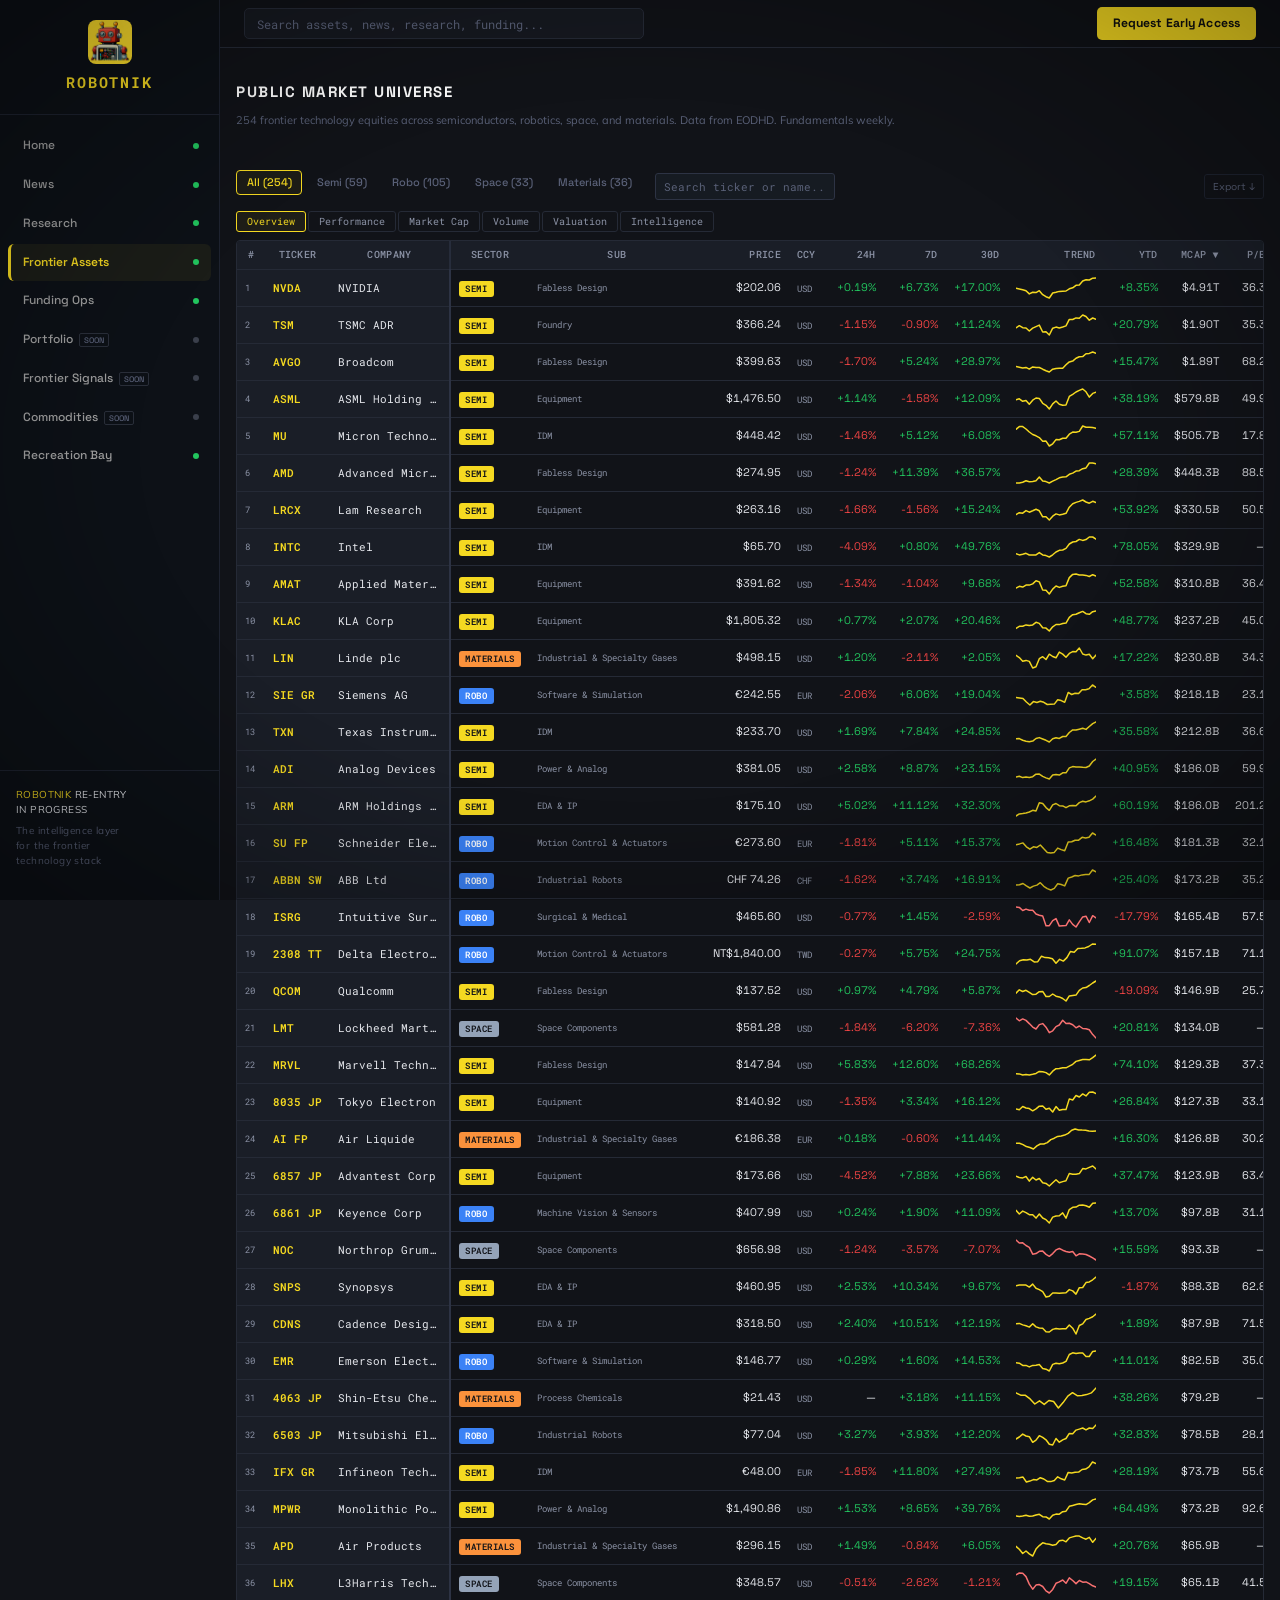
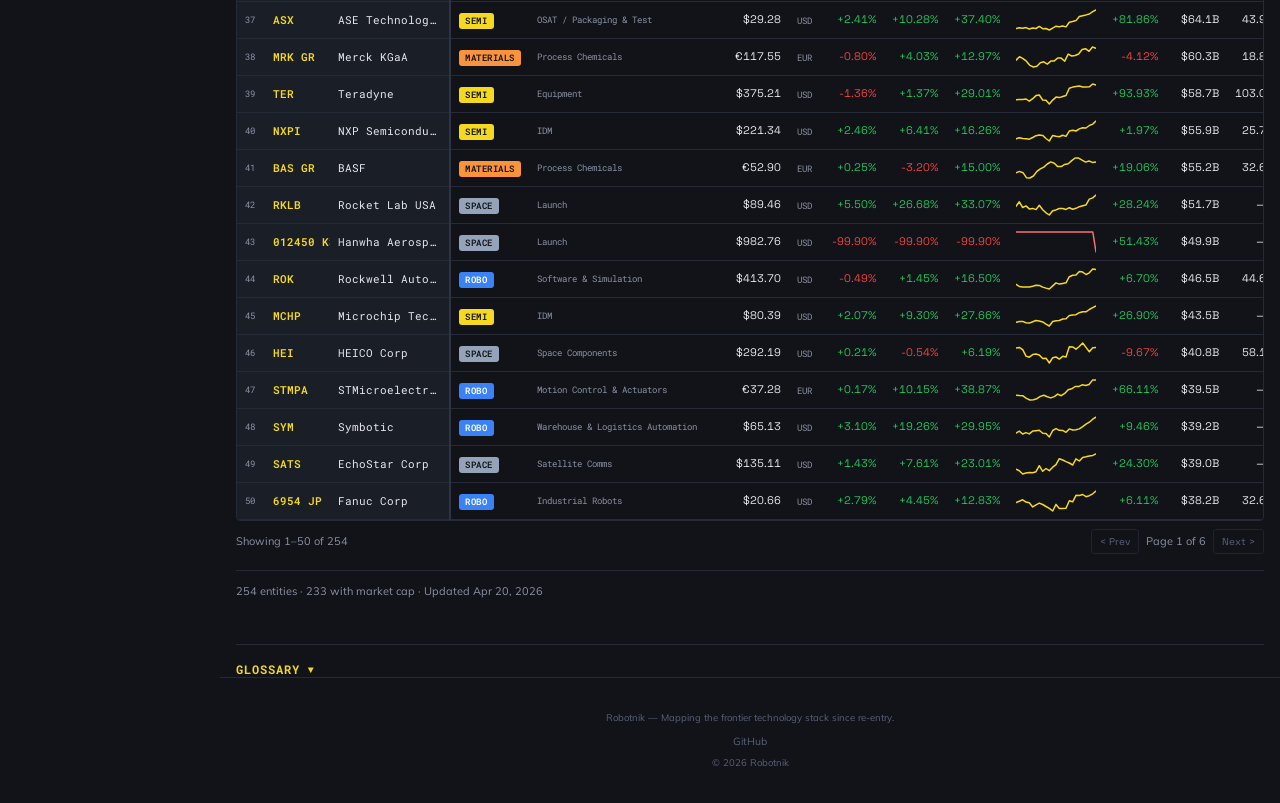
==== commit 92158bee: "style(home): compress non-trading days, Space Grotesk numerics, dynamic entity count, remove 12H, re" ====
--- a/assets.html
+++ b/assets.html
@@ -25,7 +25,7 @@
 <link rel="manifest" href="/site.webmanifest">
 <meta name="theme-color" content="#F5D921">
 <link rel="canonical" href="https://robotnik.world/assets.html">
-<link rel="preconnect" href="https://fonts.googleapis.com"><link rel="preconnect" href="https://fonts.gstatic.com" crossorigin><link href="https://fonts.googleapis.com/css2?family=Mulish:wght@300;400;500;600;700&family=Roboto+Mono:wght@300;400;500;700&family=Space+Grotesk:wght@400;500;600;700&family=Space+Mono:wght@400;700&display=swap" rel="stylesheet">
+<link rel="preconnect" href="https://fonts.googleapis.com"><link rel="preconnect" href="https://fonts.gstatic.com" crossorigin><link href="https://fonts.googleapis.com/css2?family=Mulish:wght@300;400;500;600;700&family=Roboto+Mono:wght@300;400;500;700&family=Space+Grotesk:wght@400;500;600;700&display=swap" rel="stylesheet">
 <link rel="stylesheet" href="css/style.css?v=20260420b"><link rel="stylesheet" href="css/typography.css?v=20260420b">
 <style>
   /* Full-width layout override — no sidebar on assets page */
@@ -291,6 +291,6 @@
 </div>
 
 <script src="js/nav.js?v=20260420c"></script>
-<script src="js/assets.js?v=20260420b"></script>
+<script src="js/assets.js?v=20260420c"></script>
 </body>
 </html>
--- a/css/style.css
+++ b/css/style.css
@@ -629,6 +629,24 @@
     flex-wrap: wrap;
   }
 
+  .chart-last-updated {
+    font-family: 'Mulish', sans-serif;
+    font-size: 10px;
+    font-weight: 400;
+    color: #6B7280;
+    opacity: 0.7;
+    text-align: right;
+    padding: 4px 6px 0 0;
+    letter-spacing: normal;
+    text-transform: none;
+  }
+
+  .chart-last-updated.stale {
+    color: #c77b3a;
+    opacity: 1;
+    font-weight: 500;
+  }
+
   .chart-mode-tabs {
     display: flex;
     gap: 0;
--- a/css/typography.css
+++ b/css/typography.css
@@ -1,7 +1,9 @@
 /* ============================================
    ROBOTNIK TYPOGRAPHY & READABILITY SYSTEM
    ============================================
-   Fonts: Space Grotesk (headings), Mulish (body), Space Mono (numbers)
+   Fonts: Space Grotesk (headings + numbers), Mulish (body)
+   Numbers use Space Grotesk with font-variant-numeric: tabular-nums,
+   which keeps column alignment without requiring a monospace family.
    Loaded via Google Fonts in HTML <head>
    ============================================ */
 
@@ -67,28 +69,40 @@
   letter-spacing: 0.5px;
 }
 
-/* ── Numbers — Space Mono ── */
+/* ── Numbers — Space Grotesk with tabular-nums ── */
 .index-value,
 .sub-index-val,
 .overview-val,
 .metric-val,
 .ticker,
 .ticker-cell {
-  font-family: 'Space Mono', 'Roboto Mono', monospace;
+  font-family: 'Space Grotesk', 'Mulish', sans-serif;
+  font-variant-numeric: tabular-nums;
 }
 
 /* Percentage badges */
 .v-green, .v-red,
 .index-change,
 .sub-index-chg span {
-  font-family: 'Space Mono', 'Roboto Mono', monospace;
-}
-
-/* Table numeric cells — prices, percentages, market caps */
+  font-family: 'Space Grotesk', 'Mulish', sans-serif;
+  font-variant-numeric: tabular-nums;
+}
+
+/* Table numeric cells — prices, percentages, market caps.
+   tabular-nums keeps digits on a uniform grid so columns still align
+   vertically even though Space Grotesk is a proportional family. */
+.market-table td.r,
+.assets-table td.r,
+.top-table td.r,
+.market-table td,
+.assets-table td,
+.top-table td {
+  font-variant-numeric: tabular-nums;
+}
 .market-table td.r,
 .assets-table td.r,
 .top-table td.r {
-  font-family: 'Space Mono', 'Roboto Mono', monospace;
+  font-family: 'Space Grotesk', 'Mulish', sans-serif;
 }
 
 /* Chart axis labels */
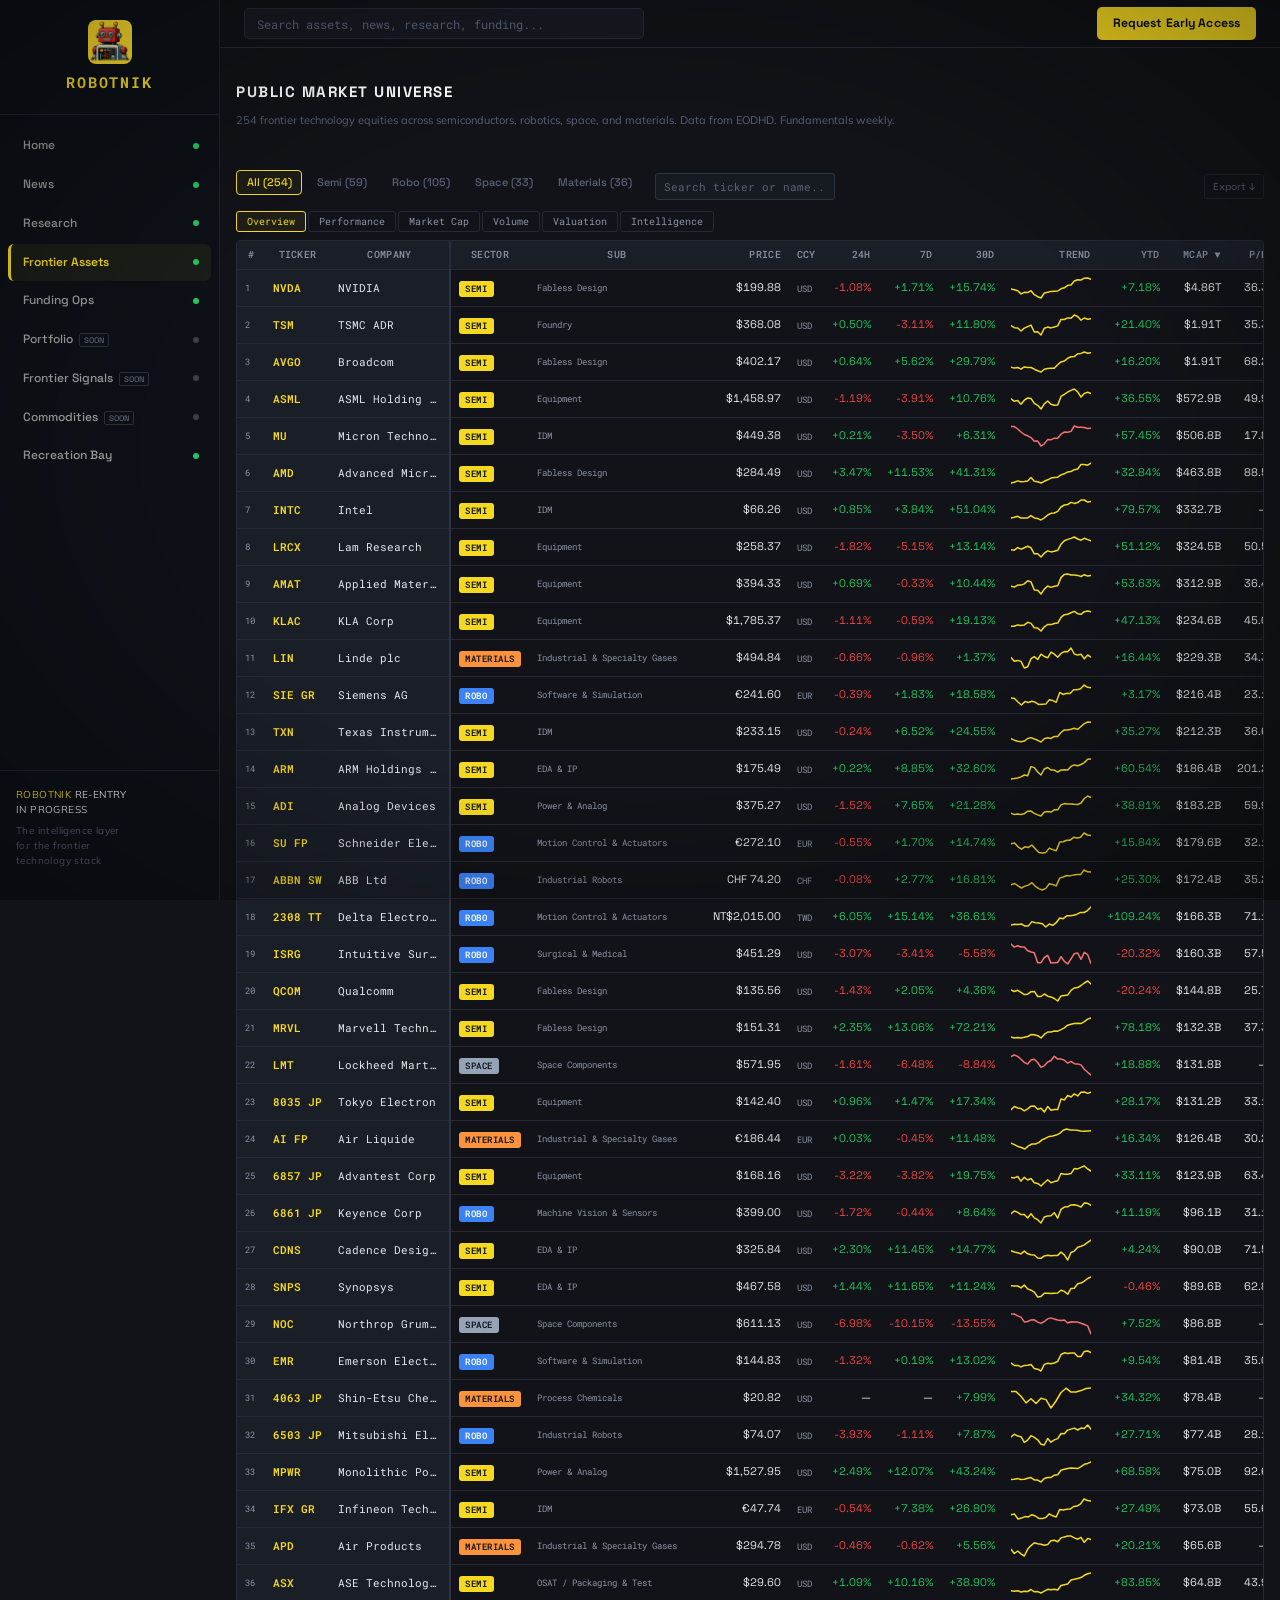
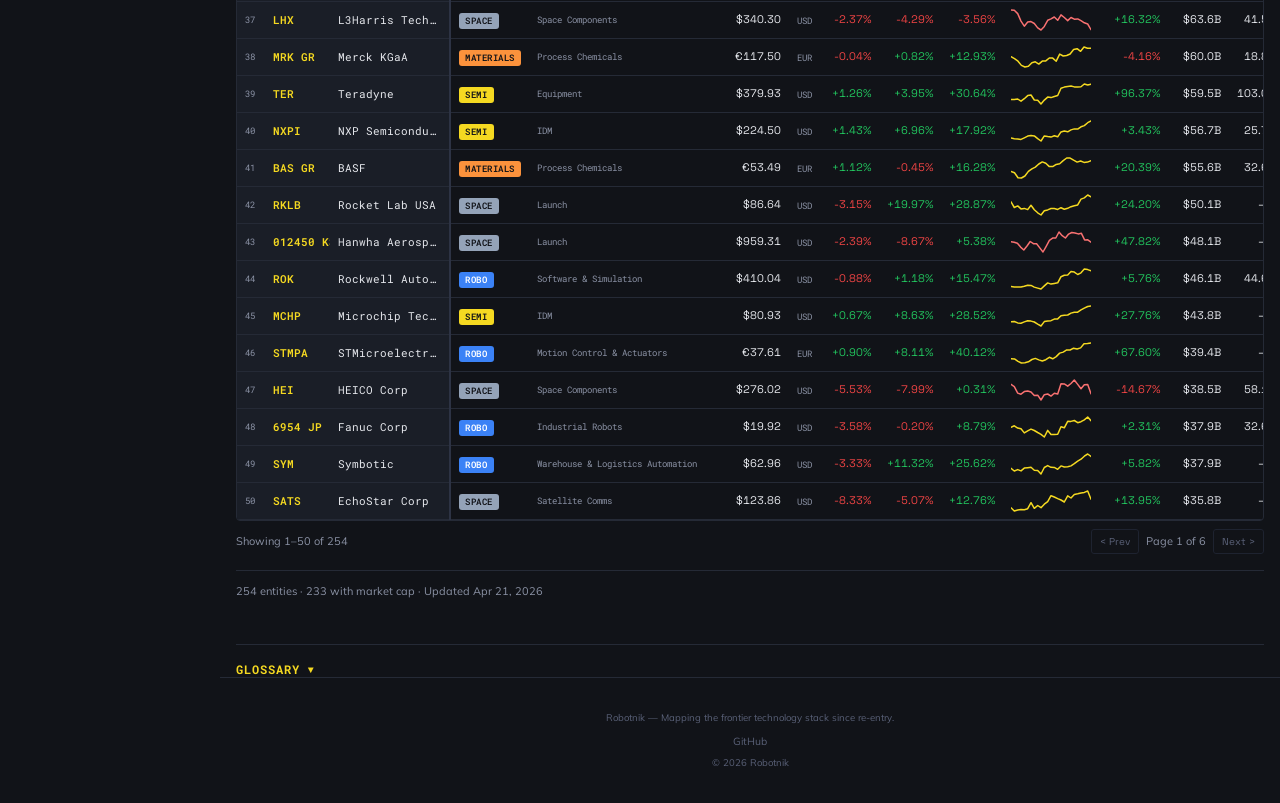
==== commit 0b4f01e8: "feat(forms): wire early access form to Google Sheet via Apps Script, replace Formspree placeholder T" ====
--- a/assets.html
+++ b/assets.html
@@ -290,7 +290,7 @@
 </footer>
 </div>
 
-<script src="js/nav.js?v=20260420c"></script>
+<script src="js/nav.js?v=20260422a"></script>
 <script src="js/assets.js?v=20260420c"></script>
 </body>
 </html>
--- a/css/style.css
+++ b/css/style.css
@@ -630,13 +630,26 @@
   }
 
   .chart-last-updated {
+    /* Sits in the widget flow directly below the chart, always as a
+       single line regardless of viewport width. white-space:nowrap
+       blocks the mobile-wrap path where "21 Apr 2026, …" dropped onto
+       a second line and read as a stray axis label at the chart's
+       bottom-left corner. width:fit-content + margin-left:auto keeps
+       the element right-aligned without turning the full-width parent
+       into a wrap target. */
+    display: block;
+    width: fit-content;
+    max-width: 100%;
+    margin-left: auto;
+    overflow: hidden;
+    text-overflow: ellipsis;
+    white-space: nowrap;
+    padding: 4px 6px 0 0;
     font-family: 'Mulish', sans-serif;
     font-size: 10px;
     font-weight: 400;
     color: #6B7280;
     opacity: 0.7;
-    text-align: right;
-    padding: 4px 6px 0 0;
     letter-spacing: normal;
     text-transform: none;
   }
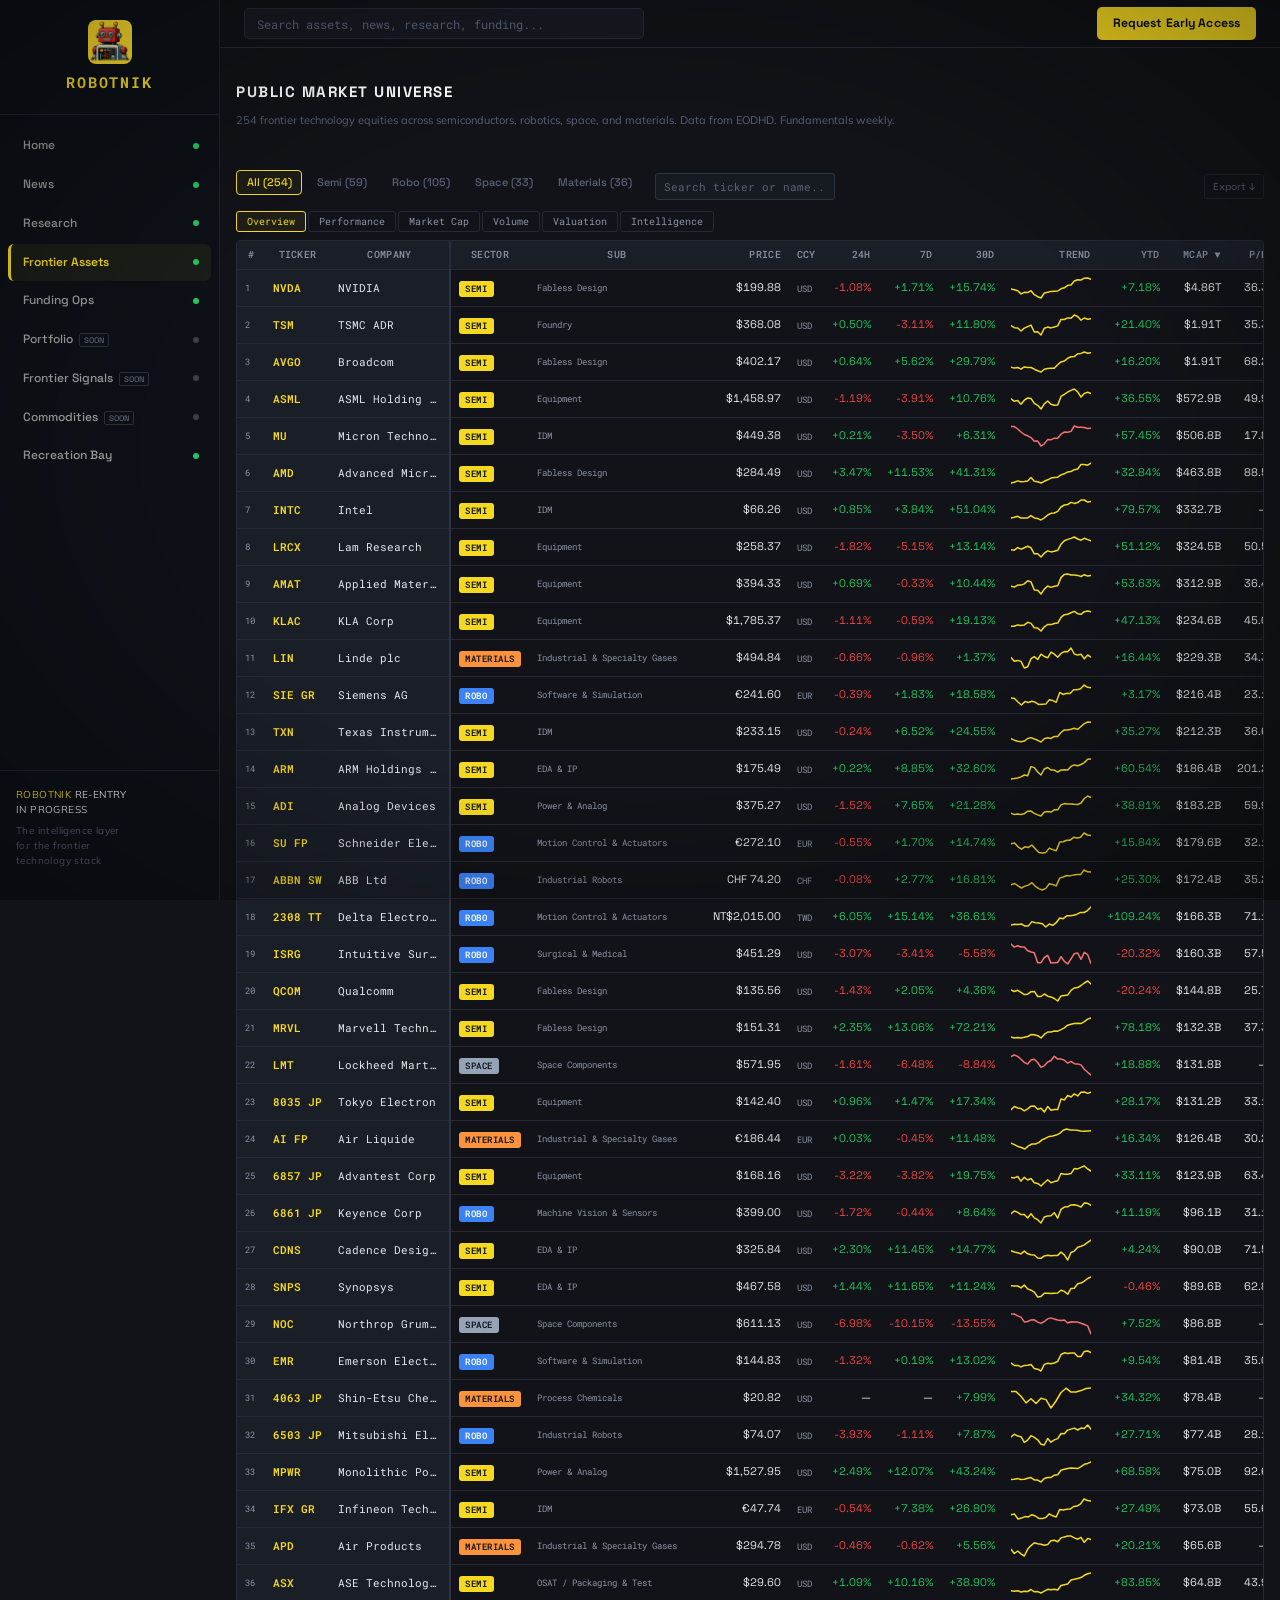
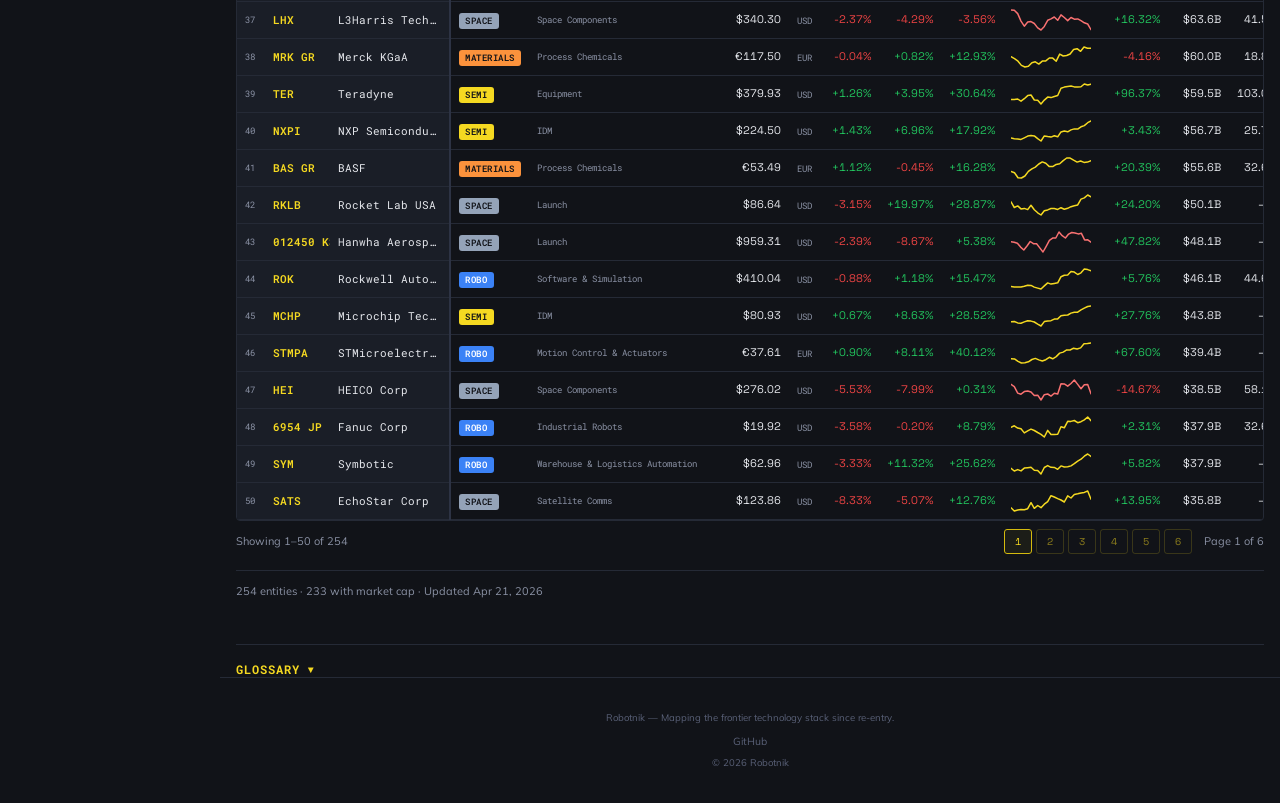
==== commit 8a2264ff: "feat(assets): gate pages 2+ behind early-access popup Replaced the Prev / Page-N-of-M / Next control" ====
--- a/assets.html
+++ b/assets.html
@@ -26,7 +26,7 @@
 <meta name="theme-color" content="#F5D921">
 <link rel="canonical" href="https://robotnik.world/assets.html">
 <link rel="preconnect" href="https://fonts.googleapis.com"><link rel="preconnect" href="https://fonts.gstatic.com" crossorigin><link href="https://fonts.googleapis.com/css2?family=Mulish:wght@300;400;500;600;700&family=Roboto+Mono:wght@300;400;500;700&family=Space+Grotesk:wght@400;500;600;700&display=swap" rel="stylesheet">
-<link rel="stylesheet" href="css/style.css?v=20260420b"><link rel="stylesheet" href="css/typography.css?v=20260420b">
+<link rel="stylesheet" href="css/style.css?v=20260422d"><link rel="stylesheet" href="css/typography.css?v=20260422d">
 <style>
   /* Full-width layout override — no sidebar on assets page */
   .assets-full { max-width: 100%; padding: 0 1rem; }
@@ -157,14 +157,12 @@
     </div>
   </div>
 
-  <!-- Pagination -->
-  <div style="padding:0.5rem 0;display:flex;align-items:center;justify-content:space-between;font-size:11px;color:var(--text-dim);">
+  <!-- Pagination. Numbered page buttons rendered by renderAssetsTable;
+       page 1 navigates normally, pages 2+ are styled with a yellow
+       accent and trigger openEarlyAccess() instead of navigating. -->
+  <div style="padding:0.5rem 0;display:flex;align-items:center;justify-content:space-between;font-size:11px;color:var(--text-dim);gap:0.5rem;flex-wrap:wrap;">
     <span id="assets-showing">Showing 0</span>
-    <div>
-      <button class="chart-range-btn" id="assets-prev" onclick="assetsPage(-1)" style="margin-right:4px;">&lt; Prev</button>
-      <span id="assets-page-info">Page 1</span>
-      <button class="chart-range-btn" id="assets-next" onclick="assetsPage(1)" style="margin-left:4px;">Next &gt;</button>
-    </div>
+    <div id="assets-pager" style="display:flex;align-items:center;gap:4px;"></div>
   </div>
 
   <!-- Data summary caption (under table) -->
@@ -290,7 +288,7 @@
 </footer>
 </div>
 
-<script src="js/nav.js?v=20260422a"></script>
-<script src="js/assets.js?v=20260420c"></script>
+<script src="js/nav.js?v=20260422c"></script>
+<script src="js/assets.js?v=20260422a"></script>
 </body>
 </html>
--- a/css/style.css
+++ b/css/style.css
@@ -735,6 +735,49 @@
     pointer-events: none;
   }
 
+  /* Pagination page-number buttons in Frontier Assets. The .gated
+     variant marks pages 2+ that open the early-access popup rather
+     than navigating — subtle yellow accent signals depth without
+     shouting. */
+  .pager-btn {
+    background: transparent;
+    border: 1px solid #1E2330;
+    color: var(--text-muted);
+    font-family: 'Space Grotesk', sans-serif;
+    font-variant-numeric: tabular-nums;
+    font-size: 10px;
+    padding: 0.3rem 0.55rem;
+    border-radius: 3px;
+    cursor: pointer;
+    transition: all 0.15s;
+    min-width: 28px;
+    text-align: center;
+  }
+  .pager-btn:hover {
+    color: var(--text);
+    border-color: var(--border-light);
+  }
+  .pager-btn.active {
+    background: var(--yellow-subtle);
+    border-color: var(--yellow-dim);
+    color: var(--yellow);
+    cursor: default;
+  }
+  .pager-btn.gated {
+    color: rgba(245, 217, 33, 0.55);
+    border-color: rgba(245, 217, 33, 0.18);
+  }
+  .pager-btn.gated:hover {
+    color: var(--yellow);
+    border-color: rgba(245, 217, 33, 0.45);
+  }
+  .pager-ellipsis {
+    color: var(--text-dim);
+    font-size: 10px;
+    padding: 0 2px;
+    user-select: none;
+  }
+
   .chart-compare-btn {
     background: transparent;
     border: 1px dashed var(--border-light);
